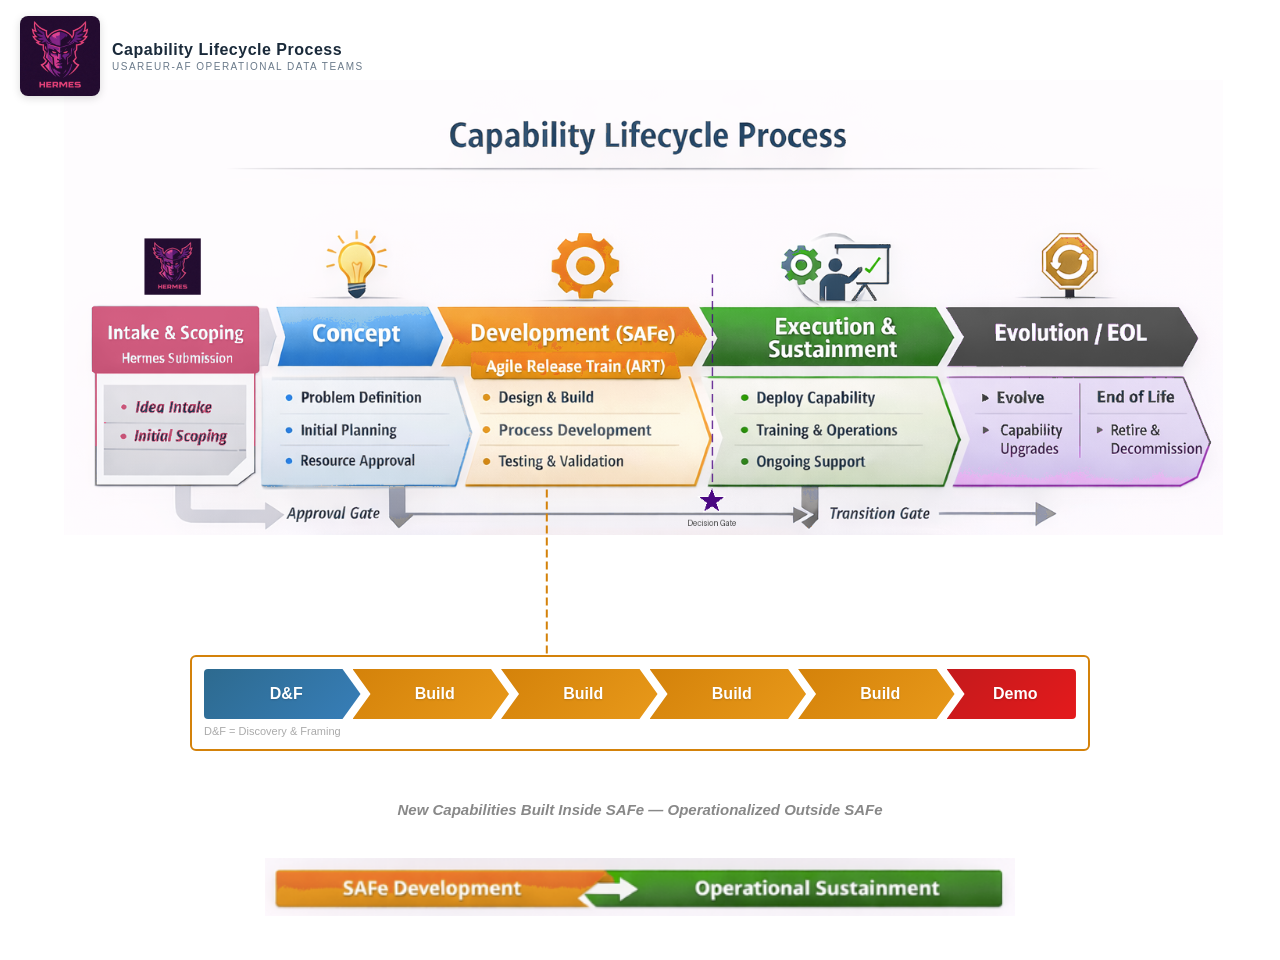
==== docs/capability_lifecycle_process.html @ 23ff13b6 "Initial GitHub Pages deploy — CLC static site" ====
<!DOCTYPE html>
<html lang="en">
<head>
<meta charset="UTF-8">
<meta name="viewport" content="width=device-width, initial-scale=1.0">
<title>Capability Lifecycle Process — USAREUR-AF ODT</title>
<style>
  * { box-sizing: border-box; margin: 0; padding: 0; }
  body {
    background: #fff;
    font-family: 'Segoe UI', 'Helvetica Neue', Arial, sans-serif;
    min-height: 100vh;
  }

  .back-link {
    position: fixed; top: 16px; left: 20px;
    z-index: 10;
    text-decoration: none;
    display: flex; align-items: center; gap: 12px;
  }
  .back-link img {
    width: 80px; height: auto;
    border-radius: 8px;
    box-shadow: 0 2px 8px rgba(0,0,0,0.15);
  }
  .back-link .crest-text h1 {
    font-size: 16px; font-weight: 700;
    color: #1a2a3a; letter-spacing: 0.5px; line-height: 1.2;
  }
  .back-link .crest-text .subtitle {
    font-size: 10px; color: #6a7a8a;
    letter-spacing: 1.5px; text-transform: uppercase; margin-top: 2px;
  }
  .back-link:hover img { box-shadow: 0 3px 12px rgba(0,0,0,0.25); }

  /* ── CONTENT ── */
  .canvas {
    display: flex;
    flex-direction: column;
    align-items: center;
    justify-content: flex-start;
    min-height: 100vh;
    padding: 80px 20px 40px;
    position: relative;
  }
  .graphic-frame {
    width: 100%;
    max-width: 1200px;
  }
  .graphic-frame img {
    max-width: 100%;
    display: block;
    margin: 0 auto;
  }

  /* ── SPRINT BAR SECTION ── */
  .sprint-section {
    max-width: 900px;
    width: 100%;
    margin-top: 120px;
  }
  .sprint-bar {
    display: flex;
    border-radius: 6px;
    overflow: visible;
    position: relative;
  }
  .sprint-seg {
    padding: 16px 20px 16px 28px;
    text-align: center;
    font-size: 16px;
    font-weight: 800;
    color: #fff;
    position: relative;
    display: flex;
    align-items: center;
    justify-content: center;
    text-shadow: 0 1px 2px rgba(0,0,0,0.15);
    clip-path: polygon(0 0, calc(100% - 18px) 0, 100% 50%, calc(100% - 18px) 100%, 0 100%, 18px 50%);
    margin-left: -8px;
  }
  .sprint-seg:first-child {
    clip-path: polygon(0 0, calc(100% - 18px) 0, 100% 50%, calc(100% - 18px) 100%, 0 100%);
    margin-left: 0;
    border-radius: 4px 0 0 4px;
  }
  .sprint-seg:last-child {
    clip-path: polygon(0 0, 100% 0, 100% 100%, 0 100%, 18px 50%);
    border-radius: 0 4px 4px 0;
  }

  .seg-df { background: linear-gradient(135deg, #2D6A8F, #377EB8); flex: 2; }
  .seg-build { background: linear-gradient(135deg, #d4820a, #e8991a); flex: 2; }
  .seg-demo { background: linear-gradient(135deg, #C41A1C, #E41A1C); flex: 1.5; }

  .sprint-note {
    text-align: center;
    font-size: 15px;
    font-weight: 600;
    font-style: italic;
    color: #888;
    margin-top: 10px;
  }
  .sprint-footnote {
    font-size: 11px;
    color: #aaa;
    margin-top: 6px;
  }

  /* ── BOTTOM BARS ── */
  .bottom-bars {
    display: flex;
    gap: 0;
    margin-top: 20px;
    max-width: 750px;
    width: 100%;
    margin-left: auto;
    margin-right: auto;
  }
  .bar-safe {
    flex: 3;
    background: linear-gradient(90deg, #c0392b, #e74c3c);
    color: #fff;
    font-size: 14px;
    font-weight: 700;
    text-align: center;
    padding: 10px 16px;
    border-radius: 6px 0 0 6px;
    position: relative;
    text-shadow: 0 1px 2px rgba(0,0,0,0.15);
  }
  .bar-safe::after {
    content: '';
    position: absolute;
    right: -14px;
    top: 50%;
    transform: translateY(-50%);
    width: 0; height: 0;
    border-top: 20px solid transparent;
    border-bottom: 20px solid transparent;
    border-left: 14px solid #e74c3c;
    z-index: 2;
  }
  .bar-ops {
    flex: 2;
    background: linear-gradient(90deg, #27ae60, #2ecc71);
    color: #fff;
    font-size: 14px;
    font-weight: 700;
    text-align: center;
    padding: 10px 16px;
    border-radius: 0 6px 6px 0;
    margin-left: 12px;
    text-shadow: 0 1px 2px rgba(0,0,0,0.15);
  }

  /* ── INSET ZOOM ── */
  .sprint-section {
    position: relative;
  }
  .zoom-dashed-box {
    border: 2px solid #d4820a;
    border-radius: 6px;
    padding: 12px;
    position: relative;
  }

  @media print {
    @page { size: landscape; margin: 0; }
    .back-link { display: none; }
  }
</style>
</head>
<body>

<a class="back-link" href="sdlc_overview.html" title="Back to Full Process Detail">
  <img src="HERMES_LOGO.jpg" alt="HERMES">
  <div class="crest-text">
    <h1>Capability Lifecycle Process</h1>
    <div class="subtitle">USAREUR-AF Operational Data Teams</div>
  </div>
</a>

<div class="canvas">
  <div class="graphic-frame">
    <img src="capability_lifecycle_process.png" alt="Capability Lifecycle Process — Intake &amp; Scoping, Concept, Development (SAFe), Execution &amp; Sustainment, Evolution / EOL">
  </div>

  <svg id="zoomLine" style="position:absolute;top:0;left:0;width:100%;height:100%;pointer-events:none;overflow:visible;z-index:10;"></svg>

  <div class="sprint-section">
    <div class="zoom-dashed-box">
    <div class="sprint-bar">
      <div class="sprint-seg seg-df">D&amp;F</div>
      <div class="sprint-seg seg-build">Build</div>
      <div class="sprint-seg seg-build">Build</div>
      <div class="sprint-seg seg-build">Build</div>
      <div class="sprint-seg seg-build">Build</div>
      <div class="sprint-seg seg-demo">Demo</div>
    </div>
    <div class="sprint-footnote">D&amp;F = Discovery &amp; Framing</div>
    </div><!-- /zoom-dashed-box -->
    <div class="sprint-note" style="margin-top:50px;">New Capabilities Built Inside SAFe &mdash; Operationalized Outside SAFe</div>

    <div style="margin-top:40px; text-align:center;">
      <img src="safe_ops_bars.png" alt="SAFe Development → Operational Sustainment" style="max-width:750px; width:100%;">
    </div>
  </div>
</div>


<script>
function drawZoomLine() {
  var svg = document.getElementById('zoomLine');
  var canvas = document.querySelector('.canvas');
  var img = document.querySelector('.graphic-frame img');
  var box = document.querySelector('.zoom-dashed-box');
  if (!svg || !canvas || !img || !box) return;

  svg.innerHTML = '';
  var canvasRect = canvas.getBoundingClientRect();
  var imgRect = img.getBoundingClientRect();
  var boxRect = box.getBoundingClientRect();

  // X: center of Development(SAFe) phase on PNG (~42% from left of image)
  var x = imgRect.left + imgRect.width * 0.42 - canvasRect.left;

  // Y start: bottom of the phase boxes (~93% down the PNG)
  var y1 = imgRect.top + imgRect.height * 0.90 - canvasRect.top;

  // Y end: top of the dashed box
  var y2 = boxRect.top - canvasRect.top;

  var line = document.createElementNS('http://www.w3.org/2000/svg', 'line');
  line.setAttribute('x1', x);
  line.setAttribute('y1', y1);
  line.setAttribute('x2', x);
  line.setAttribute('y2', y2);
  line.setAttribute('stroke', '#d4820a');
  line.setAttribute('stroke-width', '2');
  line.setAttribute('stroke-dasharray', '8,4');
  svg.appendChild(line);
}
window.addEventListener('load', function() { setTimeout(drawZoomLine, 300); });
window.addEventListener('resize', drawZoomLine);
</script>

</body>
</html>
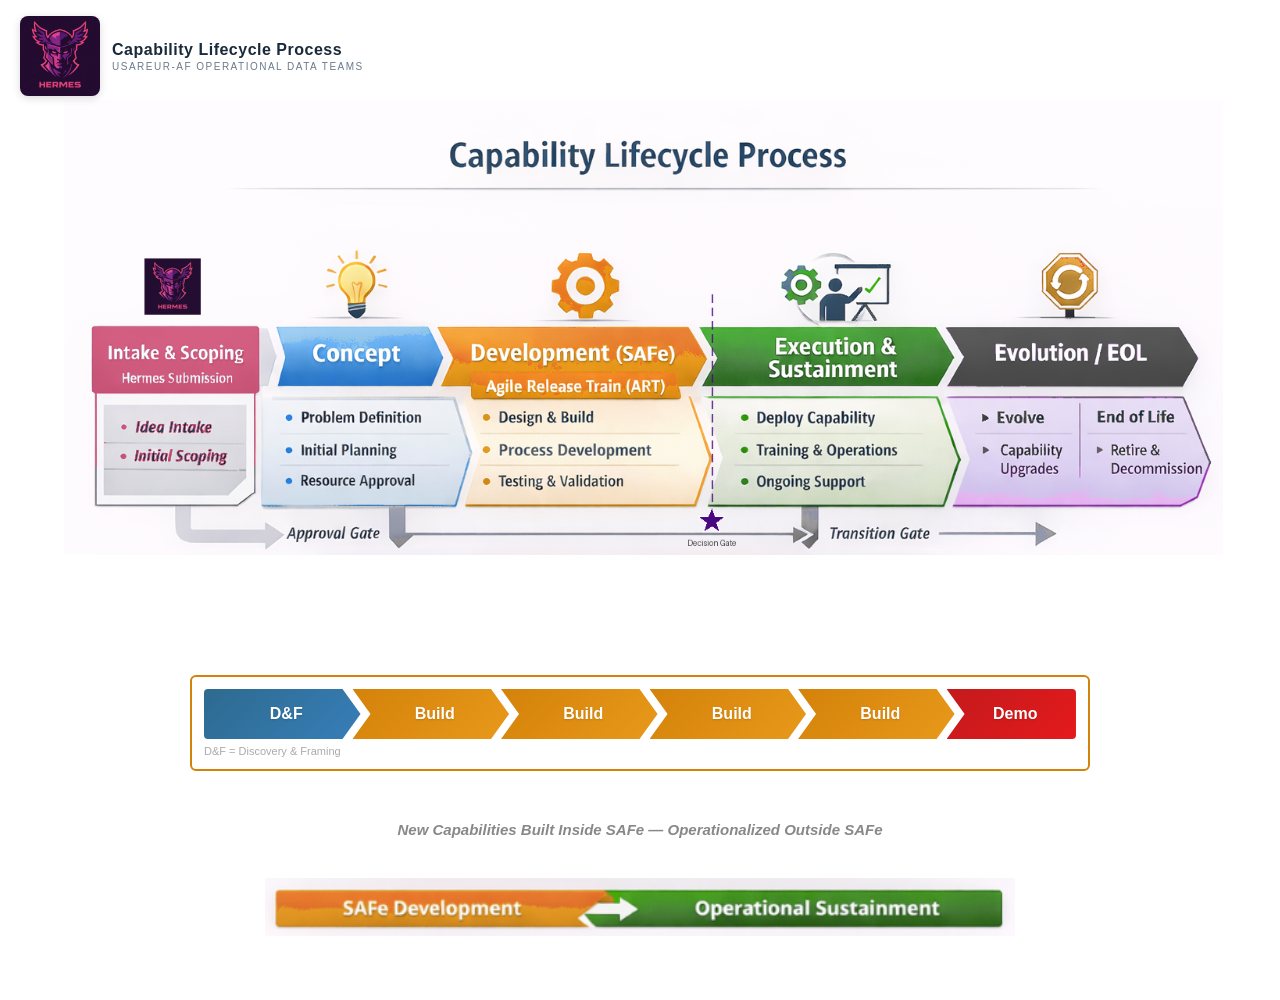
==== commit 3b1d0770: "Refactor: structure project, reorganize assets, extract css/js, add CI/CD pipeline" ====
--- a/docs/capability_lifecycle_process.html
+++ b/docs/capability_lifecycle_process.html
@@ -4,177 +4,12 @@
 <meta charset="UTF-8">
 <meta name="viewport" content="width=device-width, initial-scale=1.0">
 <title>Capability Lifecycle Process — USAREUR-AF ODT</title>
-<style>
-  * { box-sizing: border-box; margin: 0; padding: 0; }
-  body {
-    background: #fff;
-    font-family: 'Segoe UI', 'Helvetica Neue', Arial, sans-serif;
-    min-height: 100vh;
-  }
-
-  .back-link {
-    position: fixed; top: 16px; left: 20px;
-    z-index: 10;
-    text-decoration: none;
-    display: flex; align-items: center; gap: 12px;
-  }
-  .back-link img {
-    width: 80px; height: auto;
-    border-radius: 8px;
-    box-shadow: 0 2px 8px rgba(0,0,0,0.15);
-  }
-  .back-link .crest-text h1 {
-    font-size: 16px; font-weight: 700;
-    color: #1a2a3a; letter-spacing: 0.5px; line-height: 1.2;
-  }
-  .back-link .crest-text .subtitle {
-    font-size: 10px; color: #6a7a8a;
-    letter-spacing: 1.5px; text-transform: uppercase; margin-top: 2px;
-  }
-  .back-link:hover img { box-shadow: 0 3px 12px rgba(0,0,0,0.25); }
-
-  /* ── CONTENT ── */
-  .canvas {
-    display: flex;
-    flex-direction: column;
-    align-items: center;
-    justify-content: flex-start;
-    min-height: 100vh;
-    padding: 80px 20px 40px;
-    position: relative;
-  }
-  .graphic-frame {
-    width: 100%;
-    max-width: 1200px;
-  }
-  .graphic-frame img {
-    max-width: 100%;
-    display: block;
-    margin: 0 auto;
-  }
-
-  /* ── SPRINT BAR SECTION ── */
-  .sprint-section {
-    max-width: 900px;
-    width: 100%;
-    margin-top: 120px;
-  }
-  .sprint-bar {
-    display: flex;
-    border-radius: 6px;
-    overflow: visible;
-    position: relative;
-  }
-  .sprint-seg {
-    padding: 16px 20px 16px 28px;
-    text-align: center;
-    font-size: 16px;
-    font-weight: 800;
-    color: #fff;
-    position: relative;
-    display: flex;
-    align-items: center;
-    justify-content: center;
-    text-shadow: 0 1px 2px rgba(0,0,0,0.15);
-    clip-path: polygon(0 0, calc(100% - 18px) 0, 100% 50%, calc(100% - 18px) 100%, 0 100%, 18px 50%);
-    margin-left: -8px;
-  }
-  .sprint-seg:first-child {
-    clip-path: polygon(0 0, calc(100% - 18px) 0, 100% 50%, calc(100% - 18px) 100%, 0 100%);
-    margin-left: 0;
-    border-radius: 4px 0 0 4px;
-  }
-  .sprint-seg:last-child {
-    clip-path: polygon(0 0, 100% 0, 100% 100%, 0 100%, 18px 50%);
-    border-radius: 0 4px 4px 0;
-  }
-
-  .seg-df { background: linear-gradient(135deg, #2D6A8F, #377EB8); flex: 2; }
-  .seg-build { background: linear-gradient(135deg, #d4820a, #e8991a); flex: 2; }
-  .seg-demo { background: linear-gradient(135deg, #C41A1C, #E41A1C); flex: 1.5; }
-
-  .sprint-note {
-    text-align: center;
-    font-size: 15px;
-    font-weight: 600;
-    font-style: italic;
-    color: #888;
-    margin-top: 10px;
-  }
-  .sprint-footnote {
-    font-size: 11px;
-    color: #aaa;
-    margin-top: 6px;
-  }
-
-  /* ── BOTTOM BARS ── */
-  .bottom-bars {
-    display: flex;
-    gap: 0;
-    margin-top: 20px;
-    max-width: 750px;
-    width: 100%;
-    margin-left: auto;
-    margin-right: auto;
-  }
-  .bar-safe {
-    flex: 3;
-    background: linear-gradient(90deg, #c0392b, #e74c3c);
-    color: #fff;
-    font-size: 14px;
-    font-weight: 700;
-    text-align: center;
-    padding: 10px 16px;
-    border-radius: 6px 0 0 6px;
-    position: relative;
-    text-shadow: 0 1px 2px rgba(0,0,0,0.15);
-  }
-  .bar-safe::after {
-    content: '';
-    position: absolute;
-    right: -14px;
-    top: 50%;
-    transform: translateY(-50%);
-    width: 0; height: 0;
-    border-top: 20px solid transparent;
-    border-bottom: 20px solid transparent;
-    border-left: 14px solid #e74c3c;
-    z-index: 2;
-  }
-  .bar-ops {
-    flex: 2;
-    background: linear-gradient(90deg, #27ae60, #2ecc71);
-    color: #fff;
-    font-size: 14px;
-    font-weight: 700;
-    text-align: center;
-    padding: 10px 16px;
-    border-radius: 0 6px 6px 0;
-    margin-left: 12px;
-    text-shadow: 0 1px 2px rgba(0,0,0,0.15);
-  }
-
-  /* ── INSET ZOOM ── */
-  .sprint-section {
-    position: relative;
-  }
-  .zoom-dashed-box {
-    border: 2px solid #d4820a;
-    border-radius: 6px;
-    padding: 12px;
-    position: relative;
-  }
-
-  @media print {
-    @page { size: landscape; margin: 0; }
-    .back-link { display: none; }
-  }
-</style>
+<link rel="stylesheet" href="styles.css">
 </head>
 <body>
 
-<a class="back-link" href="sdlc_overview.html" title="Back to Full Process Detail">
-  <img src="HERMES_LOGO.jpg" alt="HERMES">
+<a class="back-link" href="index.html" title="Back to Full Process Detail">
+  <img src="assets/HERMES_LOGO.jpg" alt="HERMES">
   <div class="crest-text">
     <h1>Capability Lifecycle Process</h1>
     <div class="subtitle">USAREUR-AF Operational Data Teams</div>
@@ -183,7 +18,7 @@
 
 <div class="canvas">
   <div class="graphic-frame">
-    <img src="capability_lifecycle_process.png" alt="Capability Lifecycle Process — Intake &amp; Scoping, Concept, Development (SAFe), Execution &amp; Sustainment, Evolution / EOL">
+    <img src="assets/capability_lifecycle_process.png" alt="Capability Lifecycle Process — Intake &amp; Scoping, Concept, Development (SAFe), Execution &amp; Sustainment, Evolution / EOL">
   </div>
 
   <svg id="zoomLine" style="position:absolute;top:0;left:0;width:100%;height:100%;pointer-events:none;overflow:visible;z-index:10;"></svg>
@@ -203,47 +38,14 @@
     <div class="sprint-note" style="margin-top:50px;">New Capabilities Built Inside SAFe &mdash; Operationalized Outside SAFe</div>
 
     <div style="margin-top:40px; text-align:center;">
-      <img src="safe_ops_bars.png" alt="SAFe Development → Operational Sustainment" style="max-width:750px; width:100%;">
+      <img src="assets/safe_ops_bars.png" alt="SAFe Development → Operational Sustainment" style="max-width:750px; width:100%;">
     </div>
   </div>
 </div>
 
 
-<script>
-function drawZoomLine() {
-  var svg = document.getElementById('zoomLine');
-  var canvas = document.querySelector('.canvas');
-  var img = document.querySelector('.graphic-frame img');
-  var box = document.querySelector('.zoom-dashed-box');
-  if (!svg || !canvas || !img || !box) return;
 
-  svg.innerHTML = '';
-  var canvasRect = canvas.getBoundingClientRect();
-  var imgRect = img.getBoundingClientRect();
-  var boxRect = box.getBoundingClientRect();
 
-  // X: center of Development(SAFe) phase on PNG (~42% from left of image)
-  var x = imgRect.left + imgRect.width * 0.42 - canvasRect.left;
-
-  // Y start: bottom of the phase boxes (~93% down the PNG)
-  var y1 = imgRect.top + imgRect.height * 0.90 - canvasRect.top;
-
-  // Y end: top of the dashed box
-  var y2 = boxRect.top - canvasRect.top;
-
-  var line = document.createElementNS('http://www.w3.org/2000/svg', 'line');
-  line.setAttribute('x1', x);
-  line.setAttribute('y1', y1);
-  line.setAttribute('x2', x);
-  line.setAttribute('y2', y2);
-  line.setAttribute('stroke', '#d4820a');
-  line.setAttribute('stroke-width', '2');
-  line.setAttribute('stroke-dasharray', '8,4');
-  svg.appendChild(line);
-}
-window.addEventListener('load', function() { setTimeout(drawZoomLine, 300); });
-window.addEventListener('resize', drawZoomLine);
-</script>
-
+  <script src="main.js"></script>
 </body>
 </html>
--- a/docs/styles.css
+++ b/docs/styles.css
@@ -0,0 +1,1379 @@
+
+  * { box-sizing: border-box; margin: 0; padding: 0; }
+  body {
+    background: #f4f5f7;
+    font-family: 'Segoe UI', 'Helvetica Neue', Arial, sans-serif;
+    display: flex;
+    flex-direction: column;
+    align-items: center;
+    min-height: 100vh;
+    padding: 20px 0;
+    position: relative;
+  }
+
+  /* Unit crest */
+  .unit-crest {
+    position: absolute;
+    top: 16px; left: 20px;
+    display: flex; align-items: center; gap: 12px;
+    z-index: 10;
+  }
+  .unit-crest img {
+    width: 80px; height: auto;
+    border-radius: 8px;
+    box-shadow: 0 2px 8px rgba(0,0,0,0.15);
+  }
+  .unit-crest .crest-text h1 {
+    font-size: 16px; font-weight: 700;
+    color: #1a2a3a; letter-spacing: 0.5px; line-height: 1.2;
+  }
+  .unit-crest .crest-text .subtitle {
+    font-size: 10px; color: #6a7a8a;
+    letter-spacing: 1.5px; text-transform: uppercase; margin-top: 2px;
+  }
+
+  .main-content {
+    display: flex; flex-direction: column;
+    align-items: center;
+    min-height: 100vh;
+    justify-content: flex-start;
+    padding: 18px 0 0;
+  }
+
+  /* Pipeline row */
+  .pipeline {
+    display: flex;
+    align-items: flex-start;
+    gap: 0;
+  }
+
+  .step {
+    display: flex; flex-direction: column;
+    align-items: center; position: relative;
+    width: 170px;
+  }
+
+  .circle-wrap {
+    width: 150px; height: 150px;
+    border-radius: 50%; padding: 6px;
+    position: relative;
+  }
+  .circle-wrap::before {
+    content: ''; position: absolute; inset: 0;
+    border-radius: 50%;
+    border: 3px solid transparent;
+    border-top-color: currentColor;
+    border-right-color: currentColor;
+    opacity: 0.35;
+  }
+  .circle {
+    width: 100%; height: 100%;
+    border-radius: 50%;
+    display: flex; align-items: center;
+    justify-content: center; flex-direction: column;
+    color: #fff; text-align: center;
+    box-shadow: 0 4px 16px rgba(0,0,0,0.12);
+  }
+  .circle .icon { font-size: 34px; margin-bottom: 4px; line-height: 1; }
+  .circle .label { font-size: 14px; font-weight: 600; line-height: 1.25; padding: 0 12px; }
+
+  .step-desc {
+    margin-top: 12px; font-size: 15px; font-weight: 500;
+    color: #3a4a5a; text-align: center;
+    max-width: 160px; line-height: 1.4; min-height: 50px;
+  }
+
+  /* Connector arrow */
+  .connector {
+    width: 54px; height: 3px;
+    position: relative; margin: 75px -6px 0;
+    flex-shrink: 0; align-self: flex-start;
+  }
+  .connector::before {
+    content: ''; position: absolute;
+    top: 0; left: 0; right: 12px;
+    height: 3px; background: #b0bec5; border-radius: 2px;
+  }
+  .connector::after {
+    content: ''; position: absolute;
+    right: 0; top: -5px; width: 0; height: 0;
+    border-top: 6.5px solid transparent;
+    border-bottom: 6.5px solid transparent;
+    border-left: 12px solid #b0bec5;
+  }
+
+  /* Greyed-out steps */
+  .not-yet .circle-wrap { opacity: 0.55; }
+  .not-yet .step-desc { opacity: 0.6; }
+  .not-yet-badge {
+    font-size: 9px; font-weight: 700;
+    letter-spacing: 1.5px; text-transform: uppercase;
+    color: #999; background: #eee;
+    border: 1px solid #ddd; border-radius: 3px;
+    padding: 2px 8px; margin-top: 4px;
+  }
+
+  /* Partially active steps — half faded, half full color */
+  .partial .circle-wrap { opacity: 1; }
+  .partial .circle {
+    background: linear-gradient(135deg, #377EB8 0%, #377EB8 50%, rgba(55,126,184,0.45) 50%, rgba(55,126,184,0.45) 100%) !important;
+  }
+  .partial .step-desc { opacity: 0.8; }
+  .partial-badge {
+    font-size: 9px; font-weight: 700;
+    letter-spacing: 1.5px; text-transform: uppercase;
+    color: #777; background: #f0f0f0;
+    border: 1px solid #ccc; border-radius: 3px;
+    padding: 2px 8px; margin-top: 4px;
+  }
+
+  /* HERMES step colors */
+  .p-submit .circle   { background: linear-gradient(135deg, #3D8F4A, #4DAF4A); }
+  .p-submit .circle-wrap { color: #4DAF4A; }
+  .p-scope .circle    { background: linear-gradient(135deg, #8A6020, #A65628); }
+  .p-scope .circle-wrap { color: #A65628; }
+  .p-priority .circle { background: linear-gradient(135deg, #2A0845, #3C1361); }
+  .p-priority .circle-wrap { color: #3C1361; }
+  .p-execute .circle  { background: linear-gradient(135deg, #C41A1C, #E41A1C); }
+  .p-execute .circle-wrap { color: #E41A1C; }
+  .p-scale .circle    { background: linear-gradient(135deg, #D570A8, #F781BF); }
+  .p-scale .circle-wrap { color: #F781BF; }
+
+  /* Capability Lifecycle step colors — matched to downloaded graphic */
+  .s-intake .circle   { background: linear-gradient(135deg, #c44a70, #e8668a); }
+  .s-intake .circle-wrap { color: #e8668a; }
+  .s-concept .circle  { background: linear-gradient(135deg, #2D6A8F, #377EB8); }
+  .s-concept .circle-wrap { color: #377EB8; }
+  .s-dev .circle      { background: linear-gradient(135deg, #d4820a, #e8991a); }
+  .s-dev .circle-wrap { color: #e8991a; }
+  .s-execsust .circle { background: linear-gradient(135deg, #2a7a2a, #3a9a3a); }
+  .s-execsust .circle-wrap { color: #3a9a3a; }
+  .s-eol .circle      { background: linear-gradient(135deg, #3a3a3a, #555); }
+  .s-eol .circle-wrap { color: #555; }
+
+  /* Section labels */
+  .section-label {
+    font-size: 14px; font-weight: 700;
+    letter-spacing: 2px; text-transform: uppercase;
+    margin-bottom: 14px; padding: 6px 20px;
+    border-radius: 12px;
+  }
+  .section-label.hermes { color: #2471a3; background: #e8f0f8; }
+  .section-label.sdlc { color: #1C4478; background: #e0e8f8; }
+  .section-label.psb-label { color: #8A6020; background: #fef3e0; }
+
+  .row {
+    display: flex; flex-direction: column;
+    align-items: center; margin-bottom: 6px;
+  }
+
+  /* Decision gate diamond between lifecycle phases */
+  .decision-gate {
+    display: flex; flex-direction: column;
+    align-items: center; justify-content: center;
+    width: 60px; align-self: center;
+    margin: 0 -6px;
+    position: relative;
+    padding-top: 20px;
+  }
+  .decision-gate .gate-diamond {
+    width: 28px; height: 28px;
+    background: #c0392b;
+    transform: rotate(45deg);
+    border: 2px solid #fff;
+    box-shadow: 0 2px 8px rgba(0,0,0,0.2);
+  }
+  .decision-gate .gate-label {
+    font-size: 9px; font-weight: 700;
+    color: #c0392b; text-align: center;
+    margin-top: 8px; line-height: 1.3;
+    letter-spacing: 0.3px;
+    max-width: 90px;
+  }
+
+  /* HERMES logo badge on a lifecycle step */
+  .step .hermes-badge {
+    position: absolute;
+    top: -28px; left: 50%;
+    transform: translateX(-50%);
+    z-index: 5;
+  }
+  .step .hermes-badge img {
+    width: 36px; height: auto;
+    border-radius: 4px;
+    box-shadow: 0 1px 4px rgba(0,0,0,0.15);
+  }
+
+  /* Hackathon inject annotation */
+  .hackathon-inject {
+    position: absolute;
+    bottom: -38px;
+    left: 35%;
+    transform: translateX(-50%);
+    display: flex; align-items: center; gap: 4px;
+    z-index: 5;
+  }
+  .hackathon-inject .inject-arrow {
+    font-size: 14px; color: #2ecc71; line-height: 1;
+  }
+  .hackathon-inject .inject-label {
+    font-size: 9px; font-weight: 700;
+    color: #2ecc71; background: #e8f8f0;
+    border: 1px dashed #2ecc71;
+    padding: 2px 6px; border-radius: 3px;
+    white-space: nowrap; letter-spacing: 0.3px;
+  }
+
+  /* AAR marker dots on sprint bar */
+  .aar-marker {
+    position: absolute;
+    top: -22px;
+    display: flex; flex-direction: column;
+    align-items: center; z-index: 5;
+  }
+  .aar-marker .aar-dot {
+    width: 8px; height: 8px;
+    background: #e74c3c; border-radius: 50%;
+  }
+  .aar-marker .aar-label {
+    font-size: 8px; font-weight: 700;
+    color: #e74c3c; margin-top: 1px;
+  }
+
+  /* Working days note */
+  .working-days-note {
+    text-align: center;
+    font-size: 17px; font-weight: 700;
+    color: #555;
+    margin-top: 4px;
+    font-style: italic;
+  }
+  .working-days-note strong { color: #222; }
+  .cycles-note {
+    text-align: center;
+    font-size: 16px; font-weight: 700;
+    color: #2A0845;
+    margin-top: 4px;
+    margin-bottom: 0;
+  }
+
+  /* ── PSB / D-DAY SECTION ── */
+  .psb-section {
+    width: 100vw;
+    max-width: 100vw;
+    margin-top: 4px;
+    padding: 0 20px;
+  }
+
+  /* D-Day timeline */
+  .d-node {
+    text-align: center;
+    position: relative; padding-top: 26px;
+  }
+  /* Dot only — no pseudo-element line */
+  .d-node::after {
+    content: ''; position: absolute;
+    top: 6px; left: 50%;
+    width: 14px; height: 14px;
+    border-radius: 50%; background: #3a4a5a;
+    transform: translateX(-50%); z-index: 2;
+  }
+  .d-node.minor::after { width: 10px; height: 10px; top: 8px; background: #aaa; }
+  .d-node.psb-node::after { width: 18px; height: 18px; top: 4px; background: #2A0845; }
+
+  .d-day-label {
+    font-size: 14px; font-weight: 800;
+    color: #1a2a3a; margin-bottom: 3px;
+  }
+  .d-node.minor .d-day-label { font-size: 12px; color: #888; }
+  .d-node.psb-node .d-day-label { color: #2A0845; }
+  .d-desc {
+    font-size: 12px; color: #666; line-height: 1.4; padding: 0 4px;
+  }
+
+  /* Sprint bar — colors derived from existing palette */
+  .sprint-bar {
+    display: flex; border-radius: 10px;
+    overflow: hidden; margin-bottom: 6px;
+    position: relative;
+  }
+  .sprint-block {
+    flex: 1; padding: 14px 8px; text-align: center;
+    font-size: 14px; font-weight: 700;
+    color: #fff; line-height: 1.3;
+  }
+  .sprint-block .sp-sub {
+    display: block; font-size: 10px;
+    font-weight: 400; opacity: 0.75; margin-top: 2px;
+  }
+  /* Sprint bar colors — derived from lifecycle phase palette */
+  .sb1 { background: linear-gradient(135deg, #2D6A8F, #377EB8); }
+  .sb-dev { background: linear-gradient(135deg, #d4820a, #e8991a); }
+  .sb4 { background: linear-gradient(135deg, #C41A1C, #E41A1C); }
+
+  /* Midpoint diamond on the sprint bar */
+  .sprint-bar .midpoint-diamond {
+    position: absolute;
+    top: -16px; left: 44.4%;
+    transform: translateX(-50%);
+    z-index: 5;
+  }
+  .midpoint-diamond .diamond {
+    width: 24px; height: 24px;
+    background: #2A0845;
+    transform: rotate(45deg);
+    margin: 0 auto;
+    border: 3px solid #fff;
+    box-shadow: 0 2px 8px rgba(0,0,0,0.35);
+  }
+  .midpoint-diamond .md-label {
+    font-size: 11px; font-weight: 700;
+    color: #2A0845; white-space: nowrap;
+    margin-top: 6px; text-align: center;
+    letter-spacing: 0.5px;
+  }
+
+  .midpoint-footer {
+    text-align: center; font-size: 11px;
+    font-weight: 600; color: #2A0845; margin-top: 2px; margin-bottom: 4px;
+  }
+
+  /* D-Day full timeline — single continuous line */
+  .d-timeline-full {
+    display: flex;
+    align-items: flex-start;
+    gap: 0;
+    width: 100%;
+    position: relative;
+  }
+  /* Continuous horizontal line behind everything */
+  .d-timeline-full::before {
+    content: '';
+    position: absolute;
+    top: 13px;
+    left: 65px;  /* center of first node */
+    right: 60px; /* center of last node */
+    height: 3px;
+    background: #d0d0d0;
+    z-index: 0;
+  }
+  .d-left-nodes {
+    display: flex;
+    align-items: flex-start;
+    flex-shrink: 0;
+  }
+  .d-left-nodes .d-node { width: 115px; }
+  .d-right-nodes {
+    display: flex;
+    align-items: flex-start;
+    flex-shrink: 0;
+  }
+  .d-right-nodes .d-node { width: 105px; }
+
+  .d-sprint-zone {
+    flex: 1;
+    padding-top: 0;
+    margin-top: -2px;
+  }
+
+  /* ── CONSIDERATIONS SECTION ── */
+  .considerations {
+    max-width: 1100px;
+    width: 100%;
+    margin-top: 40px;
+    padding: 0 20px;
+  }
+  .consider-divider {
+    width: 100%; height: 1px;
+    background: #ddd; margin-bottom: 24px;
+  }
+  .consider-grid {
+    display: grid;
+    grid-template-columns: 1fr 1fr;
+    gap: 28px;
+  }
+  .consider-col h3 {
+    font-size: 13px; font-weight: 700;
+    color: #1a2a3a; margin-bottom: 8px; margin-top: 18px;
+  }
+  .consider-col h3:first-child { margin-top: 0; }
+  .consider-col ul { padding-left: 20px; }
+  .consider-col li {
+    font-size: 12px; color: #555; line-height: 1.7;
+    padding: 2px 0;
+  }
+  .consider-col li strong { color: #1a2a3a; }
+  .consider-col li ul { margin-top: 2px; }
+
+  .tbd-section {
+    max-width: 1100px; width: 100%;
+    margin-top: 24px; padding: 0 20px 20px;
+  }
+  .tbd-section h3 {
+    font-size: 13px; font-weight: 700;
+    color: #1a2a3a; margin-bottom: 8px;
+    text-decoration: underline;
+  }
+  .tbd-section ul { padding-left: 20px; }
+  .tbd-section li {
+    font-size: 12px; color: #555; line-height: 1.7;
+  }
+
+  /* ── ONE-PAGER SECTIONS ── */
+  .onepager {
+    max-width: 1100px; width: 100%;
+    padding: 0 20px;
+    margin-top: 24px;
+  }
+  .onepager-divider {
+    width: 100%; height: 3px;
+    background: linear-gradient(90deg, transparent, #b0bec5, transparent);
+    margin-bottom: 24px;
+  }
+  .onepager-title {
+    font-size: 18px; font-weight: 800;
+    color: #1a2a3a; margin-bottom: 16px;
+    letter-spacing: -0.3px;
+  }
+  .onepager-grid {
+    display: grid;
+    grid-template-columns: 1fr 1fr;
+    gap: 20px 32px;
+    margin-bottom: 24px;
+  }
+  .onepager-grid h4 {
+    font-size: 13px; font-weight: 700;
+    color: #1a2a3a; margin-bottom: 6px;
+    text-transform: uppercase; letter-spacing: 1px;
+  }
+  .onepager-grid p {
+    font-size: 12px; color: #555;
+    line-height: 1.7;
+  }
+  .onepager-grid ul {
+    padding-left: 18px;
+  }
+  .onepager-grid li {
+    font-size: 12px; color: #555;
+    line-height: 1.7; padding: 1px 0;
+  }
+  .onepager-grid li strong { color: #1a2a3a; }
+
+  /* Acronym box — top-right */
+  .acronym-box {
+    position: absolute;
+    top: 16px; right: 20px;
+    font-size: 9px; color: #888;
+    line-height: 1.6;
+    text-align: right;
+    z-index: 10;
+  }
+  .acronym-box strong { color: #555; }
+  /* Fixed scroll-down nav button — bottom right */
+  .scroll-nav {
+    position: fixed;
+    bottom: 12px; right: 12px;
+    z-index: 100;
+    display: flex;
+    flex-direction: column;
+    align-items: center;
+    gap: 4px;
+    background: rgba(255,255,255,0.9);
+    border-radius: 8px;
+    padding: 6px;
+    backdrop-filter: blur(4px);
+  }
+  .scroll-nav button {
+    width: 44px; height: 44px;
+    border-radius: 50%;
+    border: 2px solid #1a2a3a;
+    background: #fff;
+    color: #1a2a3a;
+    font-size: 22px;
+    cursor: pointer;
+    box-shadow: 0 2px 10px rgba(0,0,0,0.18);
+    display: flex;
+    align-items: center;
+    justify-content: center;
+    transition: all 0.15s;
+    line-height: 1;
+  }
+  .scroll-nav button:hover {
+    background: #1a2a3a;
+    color: #fff;
+  }
+  .scroll-nav .scroll-label {
+    font-size: 9px;
+    font-weight: 600;
+    color: #888;
+    letter-spacing: 0.3px;
+    text-align: center;
+    max-width: 60px;
+    line-height: 1.2;
+  }
+  @media print { .scroll-nav { display: none; } }
+
+  .source-callout {
+    position: absolute;
+    top: auto; right: 20px;
+    font-size: 9px; color: #888;
+    line-height: 1.5;
+    text-align: right;
+    z-index: 10;
+    background: #fef3e0;
+    border: 1px solid #d4820a;
+    border-radius: 4px;
+    padding: 4px 10px;
+    max-width: 260px;
+    margin-top: 6px;
+  }
+  @media print {
+    body { padding: 0; margin: 0; }
+    @page { size: landscape; margin: 0.4in; }
+    body { padding: 0; }
+    #mappingSvg { display: none !important; }
+
+    /* Page 1: scale the whole graphic to fit landscape */
+    .main-content {
+      min-height: auto;
+      justify-content: center;
+      padding: 0;
+      height: 100vh;
+      transform: scale(0.82);
+      transform-origin: center center;
+    }
+    .step-desc { min-height: auto; }
+    .psb-section { padding: 0 10px; }
+
+    /* Page 2: ALL notes on one page */
+    .considerations {
+      page-break-before: always;
+      page-break-inside: avoid;
+      margin-top: 0;
+      padding: 16px 32px;
+      max-width: 100%;
+    }
+    .consider-divider { display: none; }
+    .consider-grid { gap: 10px 36px; }
+    .consider-col h3 { font-size: 12px; margin-top: 10px; margin-bottom: 4px; }
+    .consider-col h3:first-child { margin-top: 0; }
+    .consider-col li { font-size: 10px; line-height: 1.5; padding: 1px 0; }
+    .consider-col ul { padding-left: 16px; }
+    .tbd-section {
+      max-width: 100%;
+      margin-top: 10px;
+      padding: 0 32px 10px;
+      page-break-before: avoid;
+      page-break-inside: avoid;
+    }
+    .tbd-section h3 { font-size: 12px; margin-bottom: 4px; }
+    .tbd-section li { font-size: 10px; line-height: 1.5; }
+    .tbd-section ul { padding-left: 16px; }
+    .tbd-section + .tbd-section { margin-top: 8px; }
+
+    /* Pages 3-4: one-pagers fill the page */
+    .onepager {
+      page-break-before: always;
+      page-break-inside: avoid;
+      max-width: 100%;
+      padding: 24px 32px;
+    }
+    .onepager-divider { display: none; }
+    .onepager-title { font-size: 22px; margin-bottom: 20px; }
+    .onepager-grid {
+      gap: 20px 40px;
+      grid-template-columns: 1fr 1fr;
+    }
+    .onepager-grid h4 { font-size: 14px; margin-bottom: 6px; }
+    .onepager-grid p { font-size: 12px; line-height: 1.7; }
+    .onepager-grid li { font-size: 12px; line-height: 1.7; }
+  }
+
+  /* ── ORG WIRE DIAGRAM ── */
+  .org-wire {
+    display: flex;
+    flex-direction: column;
+    align-items: center;
+    gap: 0;
+    margin: 16px 0;
+    position: relative;
+  }
+  .org-wire-level {
+    display: flex;
+    justify-content: center;
+    gap: 24px;
+    position: relative;
+  }
+  .org-wire-box {
+    border: 2.5px solid #1a2a3a;
+    border-radius: 8px;
+    padding: 16px 26px;
+    text-align: center;
+    min-width: 190px;
+    background: #fff;
+    position: relative;
+  }
+  .org-wire-box.top-level {
+    background: #1a2a3a;
+    color: #fff;
+  }
+  .org-wire-box .owb-title {
+    font-size: 18px; font-weight: 700;
+    margin-bottom: 4px;
+  }
+  .org-wire-box .owb-sub {
+    font-size: 12px; color: #888;
+    line-height: 1.4;
+  }
+  .org-wire-box.top-level .owb-sub { color: rgba(255,255,255,0.7); }
+  .org-wire-box .owb-items {
+    font-size: 14px; color: #555;
+    line-height: 1.7; margin-top: 8px;
+    text-align: left;
+  }
+  .org-wire-box .owb-items li {
+    padding: 3px 0;
+  }
+  .org-wire-connector {
+    width: 2.5px; height: 28px;
+    background: #1a2a3a;
+    align-self: flex-start; /* JS positions via left/transform */
+  }
+  .org-wire-hline {
+    height: 2px;
+    background: #1a2a3a;
+    margin: 0 auto;
+    position: relative;
+  }
+  /* hline drawn by JS to match actual box positions */
+  .org-wire-level.has-hline {
+    align-self: flex-start; /* JS positions under DSD */
+  }
+  .org-wire-vdrop {
+    width: 2.5px; height: 22px;
+    background: #1a2a3a;
+  }
+  /* Stacked box — military org chart style (3 identical teams layered behind) */
+  .stacked-wrap {
+    position: relative;
+    margin-bottom: 10px;
+  }
+  .stacked-wrap .layer-back {
+    position: absolute;
+    top: 0; left: 0;
+    width: 100%; height: 100%;
+    border: 2px solid #d4820a;
+    border-radius: 6px;
+    background: #fff;
+  }
+  .stacked-wrap .layer-back:nth-child(1) {
+    transform: translate(10px, 10px);
+    opacity: 0.3;
+  }
+  .stacked-wrap .layer-back:nth-child(2) {
+    transform: translate(5px, 5px);
+    opacity: 0.6;
+  }
+  .stacked-wrap .org-wire-box {
+    position: relative;
+    z-index: 2;
+  }
+
+  /* Iterative cycle arrow — SVG drawn by JS */
+  .iterative-arrow-svg {
+    width: 100%;
+    height: 60px;
+    margin-top: 10px;
+    overflow: visible;
+  }
+
+  /* SAFe highlight bracket under lifecycle */
+  .safe-bracket {
+    display: flex;
+    align-items: center;
+    justify-content: center;
+    margin-top: 8px;
+    gap: 6px;
+  }
+  .safe-bracket .bracket-line {
+    height: 2px;
+    width: 60px;
+    background: #d4820a;
+  }
+  .safe-bracket .bracket-label {
+    font-size: 10px;
+    font-weight: 700;
+    letter-spacing: 1px;
+    text-transform: uppercase;
+    color: #d4820a;
+    background: #fef3e0;
+    border: 1px solid #d4820a;
+    border-radius: 3px;
+    padding: 2px 8px;
+    white-space: nowrap;
+  }
+
+  /* Direct support asterisk */
+  .direct-support { color: #c0392b; font-weight: 700; }
+
+  .org-tacon-note {
+    font-size: 11px; color: #c0392b;
+    font-style: italic; font-weight: 600;
+    text-align: center;
+    margin-top: 12px;
+    padding: 6px 12px;
+    border: 1px dashed #c0392b;
+    border-radius: 4px;
+    background: #fdf2f2;
+  }
+
+  /* ── SYNC MATRIX ── */
+  .sync-section {
+    max-width: 1100px;
+    width: 100%;
+    margin: 40px auto 0;
+    padding: 0 20px 40px;
+  }
+  .sync-divider {
+    width: 100%; height: 3px;
+    background: linear-gradient(90deg, transparent, #b0bec5, transparent);
+    margin-bottom: 24px;
+  }
+  .sync-title {
+    font-size: 18px; font-weight: 800;
+    color: #1a2a3a; margin-bottom: 4px;
+    letter-spacing: -0.3px;
+  }
+  .sync-subtitle {
+    font-size: 12px; color: #6a7a8a;
+    margin-bottom: 16px;
+  }
+  .sync-table {
+    width: 100%;
+    border-collapse: collapse;
+    font-size: 12px;
+    line-height: 1.5;
+  }
+  .sync-table th, .sync-table td {
+    padding: 8px 10px;
+    border: 1px solid #ddd;
+    vertical-align: top;
+  }
+  .sync-table thead th {
+    background: #1a2a3a;
+    color: #fff;
+    font-size: 10px;
+    font-weight: 700;
+    letter-spacing: 0.5px;
+    text-transform: uppercase;
+    text-align: center;
+  }
+  .sync-table .col-role {
+    width: 13%;
+    font-weight: 700;
+    font-size: 11px;
+    color: #1a2a3a;
+    background: #f8f9fa;
+  }
+  .sync-table .phase-header {
+    text-align: center;
+    font-weight: 700;
+    font-size: 9px;
+    letter-spacing: 0.8px;
+    text-transform: uppercase;
+    color: #fff;
+    padding: 5px 6px;
+  }
+  .ph-psb    { background: #2A0845; }
+  .ph-scope  { background: #377EB8; }
+  .ph-dev    { background: #d4820a; }
+  .ph-demo   { background: #C41A1C; }
+  .sync-table td ul { padding-left: 14px; margin: 0; }
+  .sync-table td li { padding: 1px 0; font-size: 11px; }
+  .sync-table .tbd { color: #c0392b; font-weight: 600; font-style: italic; }
+  .sync-table .draft-note { color: #999; font-style: italic; font-size: 11px; }
+  .sync-legend {
+    margin-top: 12px;
+    font-size: 11px; color: #888;
+    display: flex; gap: 16px; flex-wrap: wrap;
+  }
+  .sync-legend span { display: inline-flex; align-items: center; gap: 4px; }
+  .sync-legend .swatch { width: 10px; height: 10px; border-radius: 2px; display: inline-block; }
+
+  /* ── IMPLEMENTATION GUIDE ── */
+  .impl-guide {
+    max-width: 1100px; width: 100%;
+    padding: 0 20px 40px;
+    margin-top: 24px;
+  }
+  .impl-divider {
+    width: 100%; height: 3px;
+    background: linear-gradient(90deg, transparent, #c0392b, transparent);
+    margin-bottom: 24px;
+  }
+  .impl-title {
+    font-size: 18px; font-weight: 800;
+    color: #1a2a3a; margin-bottom: 4px;
+    letter-spacing: -0.3px;
+  }
+  .impl-subtitle {
+    font-size: 12px; color: #6a7a8a;
+    margin-bottom: 20px;
+  }
+  .impl-section {
+    margin-bottom: 24px;
+  }
+  .impl-section h3 {
+    font-size: 13px; font-weight: 700;
+    color: #1a2a3a; margin-bottom: 6px;
+    text-transform: uppercase; letter-spacing: 1px;
+    border-bottom: 2px solid #ddd; padding-bottom: 4px;
+  }
+  .impl-table {
+    width: 100%;
+    border-collapse: collapse;
+    font-size: 12px;
+    line-height: 1.5;
+    margin-bottom: 8px;
+  }
+  .impl-table th {
+    background: #f0f0f0;
+    font-size: 10px; font-weight: 700;
+    text-transform: uppercase; letter-spacing: 0.5px;
+    color: #1a2a3a;
+    padding: 6px 10px;
+    border: 1px solid #ddd;
+    text-align: left;
+  }
+  .impl-table td {
+    padding: 6px 10px;
+    border: 1px solid #ddd;
+    vertical-align: top;
+  }
+  .impl-table td:first-child { font-weight: 600; width: 28%; }
+  .impl-table ul { padding-left: 14px; margin: 0; }
+  .impl-table li { padding: 1px 0; }
+  .impl-note {
+    font-size: 11px; color: #888; font-style: italic;
+    margin-top: 4px;
+  }
+
+  /* Toggle buttons */
+  .impl-toggle {
+    display: flex; gap: 0;
+    margin-bottom: 20px;
+    border-radius: 6px;
+    overflow: hidden;
+    border: 2px solid #1a2a3a;
+    width: fit-content;
+  }
+  .impl-toggle button {
+    padding: 8px 20px;
+    font-size: 12px; font-weight: 700;
+    letter-spacing: 0.5px;
+    text-transform: uppercase;
+    border: none;
+    cursor: pointer;
+    background: #fff;
+    color: #1a2a3a;
+    transition: all 0.15s;
+  }
+  .impl-toggle button.active {
+    background: #1a2a3a;
+    color: #fff;
+  }
+  .impl-view { display: none; }
+  .impl-view.active { display: block; }
+
+  /* Role cards */
+  .role-card {
+    border: 1px solid #ddd;
+    border-radius: 8px;
+    margin-bottom: 16px;
+    overflow: hidden;
+  }
+  .role-card-header {
+    padding: 10px 16px;
+    font-size: 14px; font-weight: 700;
+    color: #fff;
+    background: #1a2a3a;
+    display: flex; justify-content: space-between; align-items: center;
+  }
+  .role-card-header .role-tag {
+    font-size: 9px; font-weight: 600;
+    letter-spacing: 1px; text-transform: uppercase;
+    background: rgba(255,255,255,0.2);
+    padding: 2px 8px; border-radius: 3px;
+  }
+  .role-card-body {
+    padding: 12px 16px;
+  }
+  .role-phase {
+    margin-bottom: 10px;
+  }
+  .role-phase:last-child { margin-bottom: 0; }
+  .role-phase-label {
+    font-size: 10px; font-weight: 700;
+    text-transform: uppercase; letter-spacing: 0.8px;
+    color: #fff;
+    padding: 3px 8px;
+    border-radius: 3px;
+    display: inline-block;
+    margin-bottom: 4px;
+  }
+  .role-phase ul {
+    padding-left: 16px; margin: 0;
+  }
+  .role-phase li {
+    font-size: 12px; line-height: 1.6;
+    color: #333;
+  }
+  .role-phase li strong { color: #1a2a3a; }
+  .role-standing {
+    margin-top: 8px;
+    padding: 8px 12px;
+    background: #f8f9fa;
+    border-left: 3px solid #1a2a3a;
+    font-size: 11px; color: #555;
+    line-height: 1.6;
+  }
+  .role-standing strong { color: #1a2a3a; }
+
+  @media print {
+    .sync-section { page-break-before: always; margin-top: 0; padding-top: 16px; }
+    .sync-divider { display: none; }
+    .impl-guide { page-break-before: always; }
+    .impl-divider { display: none; }
+  }
+
+  /* ── ALTERNATE VISUALIZATION ── */
+  .org-view-toggle {
+    display: inline-flex; gap: 0;
+    border-radius: 6px; overflow: hidden;
+    border: 2px solid #1a2a3a;
+    margin-left: 16px;
+    vertical-align: middle;
+  }
+  .org-view-toggle button {
+    padding: 6px 16px;
+    font-size: 11px; font-weight: 700;
+    letter-spacing: 0.5px; text-transform: uppercase;
+    border: none; cursor: pointer;
+    background: #fff; color: #1a2a3a;
+    transition: all 0.15s;
+  }
+  .org-view-toggle button.active {
+    background: #1a2a3a; color: #fff;
+  }
+  .alt-view { display: none; }
+  .alt-view.active { display: block; }
+  .org-default { display: block; }
+  .org-default.hidden { display: none; }
+
+  /* Force structure card */
+  .fs-card {
+    border: 2px solid #1a2a3a;
+    border-radius: 10px;
+    overflow: hidden;
+    max-width: 800px;
+    margin: 0 auto 24px;
+  }
+  .fs-card-header {
+    background: #1a2a3a;
+    color: #fff;
+    padding: 12px 20px;
+    display: flex;
+    justify-content: space-between;
+    align-items: center;
+  }
+  .fs-card-header h3 {
+    font-size: 16px; font-weight: 800;
+    letter-spacing: 0.5px;
+  }
+  .fs-card-header .fs-pax {
+    font-size: 13px; font-weight: 600;
+    background: rgba(255,255,255,0.15);
+    padding: 4px 12px; border-radius: 4px;
+  }
+  .fs-segments {
+    display: flex;
+    height: 8px;
+  }
+  .fs-segments .seg { flex: 1; }
+  .fs-segments .seg-lead { background: #2A0845; }
+  .fs-segments .seg-data { background: #377EB8; }
+  .fs-segments .seg-integ { background: #2a7a2a; }
+  .fs-segments .seg-cap { background: #d4820a; }
+
+  .fs-body {
+    padding: 16px 20px;
+  }
+  .fs-table {
+    width: 100%;
+    border-collapse: collapse;
+    font-size: 12px;
+    line-height: 1.5;
+  }
+  .fs-table th {
+    background: #f0f0f0;
+    font-size: 10px; font-weight: 700;
+    text-transform: uppercase; letter-spacing: 0.5px;
+    color: #1a2a3a;
+    padding: 5px 8px;
+    border: 1px solid #ddd;
+    text-align: left;
+  }
+  .fs-table td {
+    padding: 4px 8px;
+    border: 1px solid #ddd;
+    vertical-align: top;
+  }
+  .fs-table .section-row td {
+    background: #f8f9fa;
+    font-weight: 700;
+    font-size: 11px;
+    color: #1a2a3a;
+    border-top: 2px solid #ccc;
+  }
+  .fs-table .section-row .sec-color {
+    display: inline-block;
+    width: 10px; height: 10px;
+    border-radius: 2px;
+    margin-right: 6px;
+    vertical-align: middle;
+  }
+  .fs-tp {
+    margin-top: 12px;
+    padding: 10px 14px;
+    background: #f8f9fa;
+    border-left: 3px solid #1a2a3a;
+    font-size: 11px;
+    color: #555;
+    line-height: 1.6;
+  }
+  .fs-tp strong { color: #1a2a3a; }
+  .fs-equip {
+    margin-top: 8px;
+    font-size: 10px;
+    color: #888;
+    font-style: italic;
+  }
+
+  /* Ops process flow */
+  .ops-container {
+    display: flex;
+    gap: 24px;
+    margin-top: 20px;
+  }
+  .ops-flow {
+    flex: 3;
+    display: grid;
+    grid-template-columns: 1fr 1fr 1fr;
+    gap: 12px;
+  }
+  .ops-step {
+    border: 2px solid #ddd;
+    border-radius: 8px;
+    overflow: hidden;
+    position: relative;
+  }
+  .ops-step-header {
+    padding: 8px 12px;
+    color: #fff;
+    font-size: 12px;
+    font-weight: 700;
+    display: flex;
+    align-items: center;
+    gap: 8px;
+  }
+  .ops-step-num {
+    width: 24px; height: 24px;
+    border-radius: 50%;
+    background: rgba(255,255,255,0.25);
+    display: flex; align-items: center;
+    justify-content: center;
+    font-size: 13px; font-weight: 800;
+    flex-shrink: 0;
+  }
+  .ops-step-body {
+    padding: 8px 12px;
+    font-size: 11px;
+    color: #555;
+    line-height: 1.6;
+  }
+  .ops-step-body ul {
+    padding-left: 14px; margin: 0;
+  }
+  .ops-step-body li { padding: 1px 0; }
+  .ops-step-sub {
+    font-size: 9px;
+    color: #888;
+    font-style: italic;
+    padding: 0 12px 6px;
+  }
+
+  /* Step colors */
+  .ops-s1 .ops-step-header { background: #2D6A8F; }
+  .ops-s2 .ops-step-header { background: #377EB8; }
+  .ops-s3 .ops-step-header { background: #2A0845; }
+  .ops-s4 .ops-step-header { background: #d4820a; }
+  .ops-s5 .ops-step-header { background: #C41A1C; }
+  .ops-s6 .ops-step-header { background: #2a7a2a; }
+
+  /* Decision points */
+  .ops-dp-row {
+    display: flex;
+    justify-content: space-around;
+    margin: 8px 0;
+    flex: 3;
+  }
+  .ops-dp {
+    display: flex;
+    flex-direction: column;
+    align-items: center;
+    gap: 2px;
+  }
+  .ops-dp .dp-shape {
+    width: 16px; height: 16px;
+    background: #c0392b;
+    transform: rotate(45deg);
+    border: 2px solid #fff;
+    box-shadow: 0 1px 4px rgba(0,0,0,0.2);
+  }
+  .ops-dp .dp-text {
+    font-size: 9px;
+    font-weight: 700;
+    color: #c0392b;
+    text-align: center;
+    line-height: 1.2;
+    max-width: 70px;
+  }
+
+  /* Team composition sidebar */
+  .ops-sidebar {
+    flex: 1;
+    border: 2px solid #1a2a3a;
+    border-radius: 8px;
+    overflow: hidden;
+    align-self: flex-start;
+  }
+  .ops-sidebar-header {
+    background: #1a2a3a;
+    color: #fff;
+    padding: 10px 14px;
+    font-size: 13px;
+    font-weight: 700;
+    text-align: center;
+  }
+  .ops-sidebar-body {
+    padding: 12px 14px;
+  }
+  .ops-cell {
+    margin-bottom: 10px;
+    padding: 8px 10px;
+    border-radius: 6px;
+    border-left: 4px solid;
+  }
+  .ops-cell:last-child { margin-bottom: 0; }
+  .ops-cell-lead { border-color: #2A0845; background: rgba(42,8,69,0.04); }
+  .ops-cell-data { border-color: #377EB8; background: rgba(55,126,184,0.04); }
+  .ops-cell-integ { border-color: #2a7a2a; background: rgba(42,122,42,0.04); }
+  .ops-cell-cap { border-color: #d4820a; background: rgba(212,130,10,0.04); }
+  .ops-cell h5 {
+    font-size: 11px;
+    font-weight: 700;
+    color: #1a2a3a;
+    margin-bottom: 2px;
+  }
+  .ops-cell p {
+    font-size: 10px;
+    color: #555;
+    line-height: 1.5;
+    margin: 0;
+  }
+  .ops-cell .cell-tp {
+    font-size: 9px;
+    color: #888;
+    font-style: italic;
+    margin-top: 2px;
+  }
+
+  .ops-title {
+    font-size: 16px;
+    font-weight: 800;
+    color: #1a2a3a;
+    margin-bottom: 4px;
+  }
+  .ops-subtitle {
+    font-size: 11px;
+    color: #6a7a8a;
+    margin-bottom: 16px;
+    font-style: italic;
+  }
+
+/* styles from capability_lifecycle_process.html */
+
+  * { box-sizing: border-box; margin: 0; padding: 0; }
+  body {
+    background: #fff;
+    font-family: 'Segoe UI', 'Helvetica Neue', Arial, sans-serif;
+    min-height: 100vh;
+  }
+
+  .back-link {
+    position: fixed; top: 16px; left: 20px;
+    z-index: 10;
+    text-decoration: none;
+    display: flex; align-items: center; gap: 12px;
+  }
+  .back-link img {
+    width: 80px; height: auto;
+    border-radius: 8px;
+    box-shadow: 0 2px 8px rgba(0,0,0,0.15);
+  }
+  .back-link .crest-text h1 {
+    font-size: 16px; font-weight: 700;
+    color: #1a2a3a; letter-spacing: 0.5px; line-height: 1.2;
+  }
+  .back-link .crest-text .subtitle {
+    font-size: 10px; color: #6a7a8a;
+    letter-spacing: 1.5px; text-transform: uppercase; margin-top: 2px;
+  }
+  .back-link:hover img { box-shadow: 0 3px 12px rgba(0,0,0,0.25); }
+
+  /* ── CONTENT ── */
+  .canvas {
+    display: flex;
+    flex-direction: column;
+    align-items: center;
+    justify-content: flex-start;
+    min-height: 100vh;
+    padding: 80px 20px 40px;
+    position: relative;
+  }
+  .graphic-frame {
+    width: 100%;
+    max-width: 1200px;
+  }
+  .graphic-frame img {
+    max-width: 100%;
+    display: block;
+    margin: 0 auto;
+  }
+
+  /* ── SPRINT BAR SECTION ── */
+  .sprint-section {
+    max-width: 900px;
+    width: 100%;
+    margin-top: 120px;
+  }
+  .sprint-bar {
+    display: flex;
+    border-radius: 6px;
+    overflow: visible;
+    position: relative;
+  }
+  .sprint-seg {
+    padding: 16px 20px 16px 28px;
+    text-align: center;
+    font-size: 16px;
+    font-weight: 800;
+    color: #fff;
+    position: relative;
+    display: flex;
+    align-items: center;
+    justify-content: center;
+    text-shadow: 0 1px 2px rgba(0,0,0,0.15);
+    clip-path: polygon(0 0, calc(100% - 18px) 0, 100% 50%, calc(100% - 18px) 100%, 0 100%, 18px 50%);
+    margin-left: -8px;
+  }
+  .sprint-seg:first-child {
+    clip-path: polygon(0 0, calc(100% - 18px) 0, 100% 50%, calc(100% - 18px) 100%, 0 100%);
+    margin-left: 0;
+    border-radius: 4px 0 0 4px;
+  }
+  .sprint-seg:last-child {
+    clip-path: polygon(0 0, 100% 0, 100% 100%, 0 100%, 18px 50%);
+    border-radius: 0 4px 4px 0;
+  }
+
+  .seg-df { background: linear-gradient(135deg, #2D6A8F, #377EB8); flex: 2; }
+  .seg-build { background: linear-gradient(135deg, #d4820a, #e8991a); flex: 2; }
+  .seg-demo { background: linear-gradient(135deg, #C41A1C, #E41A1C); flex: 1.5; }
+
+  .sprint-note {
+    text-align: center;
+    font-size: 15px;
+    font-weight: 600;
+    font-style: italic;
+    color: #888;
+    margin-top: 10px;
+  }
+  .sprint-footnote {
+    font-size: 11px;
+    color: #aaa;
+    margin-top: 6px;
+  }
+
+  /* ── BOTTOM BARS ── */
+  .bottom-bars {
+    display: flex;
+    gap: 0;
+    margin-top: 20px;
+    max-width: 750px;
+    width: 100%;
+    margin-left: auto;
+    margin-right: auto;
+  }
+  .bar-safe {
+    flex: 3;
+    background: linear-gradient(90deg, #c0392b, #e74c3c);
+    color: #fff;
+    font-size: 14px;
+    font-weight: 700;
+    text-align: center;
+    padding: 10px 16px;
+    border-radius: 6px 0 0 6px;
+    position: relative;
+    text-shadow: 0 1px 2px rgba(0,0,0,0.15);
+  }
+  .bar-safe::after {
+    content: '';
+    position: absolute;
+    right: -14px;
+    top: 50%;
+    transform: translateY(-50%);
+    width: 0; height: 0;
+    border-top: 20px solid transparent;
+    border-bottom: 20px solid transparent;
+    border-left: 14px solid #e74c3c;
+    z-index: 2;
+  }
+  .bar-ops {
+    flex: 2;
+    background: linear-gradient(90deg, #27ae60, #2ecc71);
+    color: #fff;
+    font-size: 14px;
+    font-weight: 700;
+    text-align: center;
+    padding: 10px 16px;
+    border-radius: 0 6px 6px 0;
+    margin-left: 12px;
+    text-shadow: 0 1px 2px rgba(0,0,0,0.15);
+  }
+
+  /* ── INSET ZOOM ── */
+  .sprint-section {
+    position: relative;
+  }
+  .zoom-dashed-box {
+    border: 2px solid #d4820a;
+    border-radius: 6px;
+    padding: 12px;
+    position: relative;
+  }
+
+  @media print {
+    @page { size: landscape; margin: 0; }
+    .back-link { display: none; }
+  }
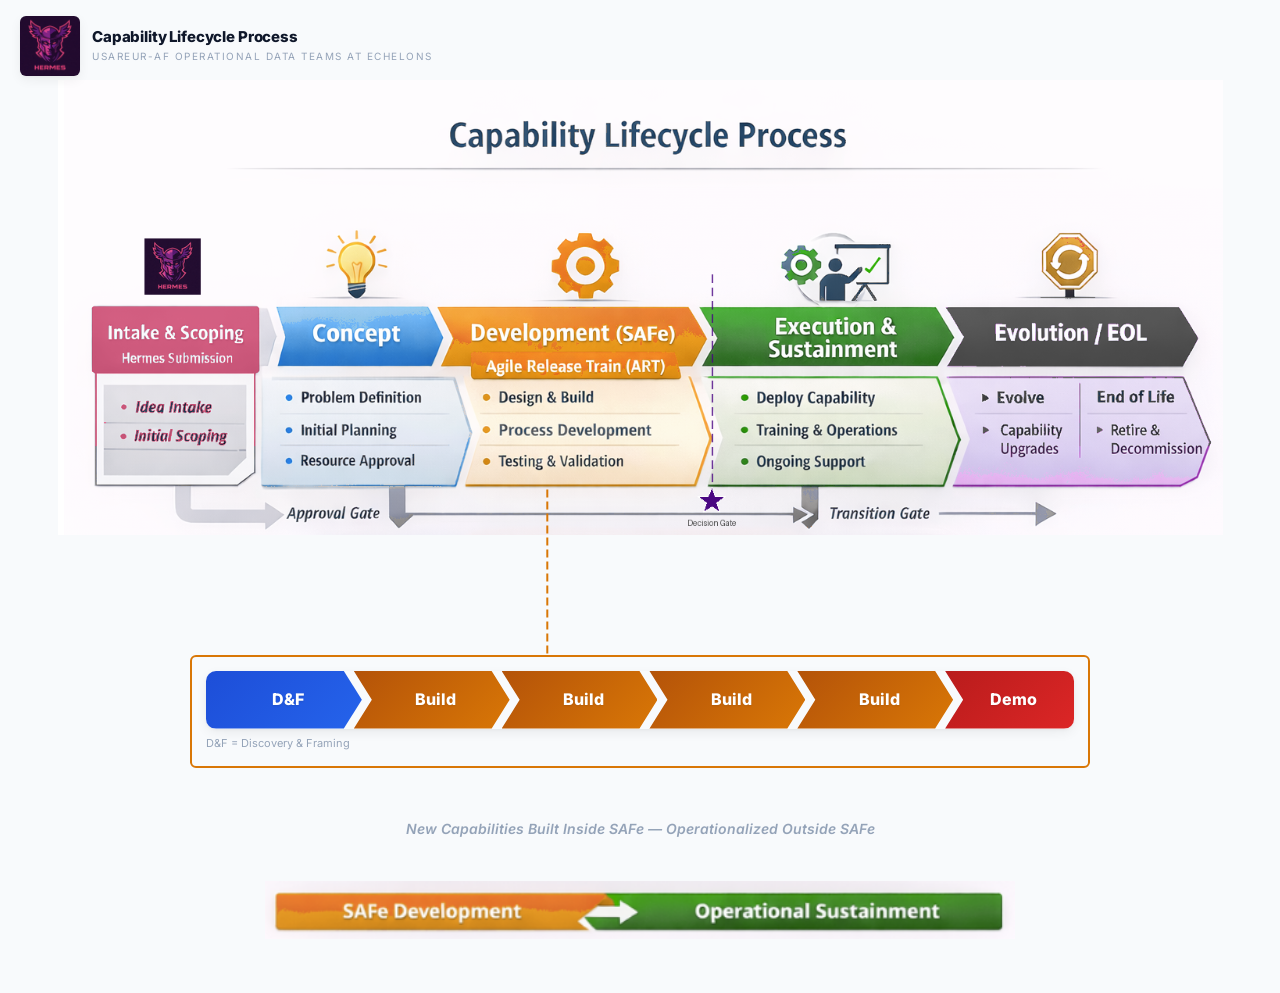
==== commit faaf836b: "feat: initialize documentation site for capability lifecycle process with interactive pipeline and p" ====
--- a/docs/capability_lifecycle_process.html
+++ b/docs/capability_lifecycle_process.html
@@ -1,51 +1,58 @@
 <!DOCTYPE html>
 <html lang="en">
+
 <head>
-<meta charset="UTF-8">
-<meta name="viewport" content="width=device-width, initial-scale=1.0">
-<title>Capability Lifecycle Process — USAREUR-AF ODT</title>
-<link rel="stylesheet" href="styles.css">
+  <meta charset="UTF-8">
+  <meta name="viewport" content="width=device-width, initial-scale=1.0">
+  <title>Capability Development Lifecycle Process — USAREUR-AF Operational Data Team</title>
+  <link rel="stylesheet" href="styles.css">
 </head>
+
 <body>
 
-<a class="back-link" href="index.html" title="Back to Full Process Detail">
-  <img src="assets/HERMES_LOGO.jpg" alt="HERMES">
-  <div class="crest-text">
-    <h1>Capability Lifecycle Process</h1>
-    <div class="subtitle">USAREUR-AF Operational Data Teams</div>
-  </div>
-</a>
+  <a class="back-link" href="index.html" title="Back to Full Process Detail">
+    <img src="assets/HERMES_LOGO.jpg" alt="HERMES">
+    <div class="crest-text">
+      <h1>Capability Lifecycle Process</h1>
+      <div class="subtitle">USAREUR-AF Operational Data Teams at Echelons</div>
+    </div>
+  </a>
 
-<div class="canvas">
-  <div class="graphic-frame">
-    <img src="assets/capability_lifecycle_process.png" alt="Capability Lifecycle Process — Intake &amp; Scoping, Concept, Development (SAFe), Execution &amp; Sustainment, Evolution / EOL">
-  </div>
+  <div class="canvas">
+    <div class="graphic-frame">
+      <img src="assets/capability_lifecycle_process.png"
+        alt="Capability Lifecycle Process — Intake &amp; Scoping, Concept, Development (SAFe), Execution &amp; Sustainment, Evolution / EOL">
+    </div>
 
-  <svg id="zoomLine" style="position:absolute;top:0;left:0;width:100%;height:100%;pointer-events:none;overflow:visible;z-index:10;"></svg>
+    <svg id="zoomLine"
+      style="position:absolute;top:0;left:0;width:100%;height:100%;pointer-events:none;overflow:visible;z-index:10;"></svg>
 
-  <div class="sprint-section">
-    <div class="zoom-dashed-box">
-    <div class="sprint-bar">
-      <div class="sprint-seg seg-df">D&amp;F</div>
-      <div class="sprint-seg seg-build">Build</div>
-      <div class="sprint-seg seg-build">Build</div>
-      <div class="sprint-seg seg-build">Build</div>
-      <div class="sprint-seg seg-build">Build</div>
-      <div class="sprint-seg seg-demo">Demo</div>
-    </div>
-    <div class="sprint-footnote">D&amp;F = Discovery &amp; Framing</div>
-    </div><!-- /zoom-dashed-box -->
-    <div class="sprint-note" style="margin-top:50px;">New Capabilities Built Inside SAFe &mdash; Operationalized Outside SAFe</div>
+    <div class="sprint-section">
+      <div class="zoom-dashed-box">
+        <div class="sprint-bar">
+          <div class="sprint-seg seg-df">D&amp;F</div>
+          <div class="sprint-seg seg-build">Build</div>
+          <div class="sprint-seg seg-build">Build</div>
+          <div class="sprint-seg seg-build">Build</div>
+          <div class="sprint-seg seg-build">Build</div>
+          <div class="sprint-seg seg-demo">Demo</div>
+        </div>
+        <div class="sprint-footnote">D&amp;F = Discovery &amp; Framing</div>
+      </div><!-- /zoom-dashed-box -->
+      <div class="sprint-note" style="margin-top:50px;">New Capabilities Built Inside SAFe &mdash; Operationalized
+        Outside SAFe</div>
 
-    <div style="margin-top:40px; text-align:center;">
-      <img src="assets/safe_ops_bars.png" alt="SAFe Development → Operational Sustainment" style="max-width:750px; width:100%;">
+      <div style="margin-top:40px; text-align:center;">
+        <img src="assets/safe_ops_bars.png" alt="SAFe Development → Operational Sustainment"
+          style="max-width:750px; width:100%;">
+      </div>
     </div>
   </div>
-</div>
 
 
 
 
   <script src="main.js"></script>
 </body>
-</html>
+
+</html>
--- a/docs/styles.css
+++ b/docs/styles.css
@@ -1,1379 +1,1913 @@
-
-  * { box-sizing: border-box; margin: 0; padding: 0; }
-  body {
-    background: #f4f5f7;
-    font-family: 'Segoe UI', 'Helvetica Neue', Arial, sans-serif;
-    display: flex;
-    flex-direction: column;
-    align-items: center;
-    min-height: 100vh;
-    padding: 20px 0;
-    position: relative;
+/* ═══════════════════════════════════════════════
+   ODT Capability Lifecycle — Premium Light Mode
+   Design System & Global Styles
+   ═══════════════════════════════════════════════ */
+
+@import url('https://fonts.googleapis.com/css2?family=Inter:wght@400;500;600;700;800;900&display=swap');
+
+/* ── CSS Custom Properties ── */
+:root {
+  --bg-primary: #f8fafc;
+  --bg-surface: #ffffff;
+  --bg-elevated: #ffffff;
+  --bg-subtle: #f1f5f9;
+  --border-default: #e2e8f0;
+  --border-subtle: #f1f5f9;
+  --text-primary: #0f172a;
+  --text-secondary: #475569;
+  --text-muted: #94a3b8;
+  --text-accent: #1e40af;
+  --shadow-sm: 0 1px 2px rgba(0,0,0,0.04);
+  --shadow-md: 0 4px 12px rgba(0,0,0,0.06), 0 1px 3px rgba(0,0,0,0.04);
+  --shadow-lg: 0 8px 30px rgba(0,0,0,0.08), 0 2px 8px rgba(0,0,0,0.04);
+  --shadow-xl: 0 20px 50px rgba(0,0,0,0.1), 0 4px 12px rgba(0,0,0,0.05);
+  --radius-sm: 6px;
+  --radius-md: 10px;
+  --radius-lg: 16px;
+  --radius-xl: 24px;
+  /* Phase colors */
+  --c-submit: #16a34a;
+  --c-scope: #d97706;
+  --c-priority: #7c3aed;
+  --c-execute: #dc2626;
+  --c-scale: #db2777;
+  --c-intake: #e11d73;
+  --c-concept: #2563eb;
+  --c-dev: #d97706;
+  --c-sustain: #16a34a;
+  --c-eol: #64748b;
+  --c-psb: #4c1d95;
+  --c-demo: #dc2626;
+  --nav-height: 56px;
+}
+
+/* ── Reset & Base ── */
+*, *::before, *::after { box-sizing: border-box; margin: 0; padding: 0; }
+html { scroll-behavior: smooth; scroll-padding-top: calc(var(--nav-height) + 24px); }
+body {
+  background: var(--bg-primary);
+  font-family: 'Inter', 'Segoe UI', system-ui, -apple-system, sans-serif;
+  color: var(--text-primary);
+  line-height: 1.6;
+  font-size: 14px;
+  -webkit-font-smoothing: antialiased;
+  -moz-osx-font-smoothing: grayscale;
+  min-height: 100vh;
+  display: flex;
+  flex-direction: column;
+  align-items: center;
+  padding: 0;
+  position: relative;
+}
+
+/* ── Sticky Navigation Bar ── */
+.site-nav {
+  position: sticky;
+  top: 0;
+  z-index: 1000;
+  width: 100%;
+  background: rgba(255,255,255,0.85);
+  backdrop-filter: blur(16px) saturate(180%);
+  -webkit-backdrop-filter: blur(16px) saturate(180%);
+  border-bottom: 1px solid var(--border-default);
+  box-shadow: var(--shadow-sm);
+}
+.site-nav-inner {
+  max-width: 1280px;
+  margin: 0 auto;
+  display: flex;
+  align-items: center;
+  height: var(--nav-height);
+  padding: 0 24px;
+  gap: 8px;
+}
+.nav-brand {
+  display: flex;
+  align-items: center;
+  gap: 10px;
+  text-decoration: none;
+  flex-shrink: 0;
+  margin-right: 16px;
+}
+.nav-brand img {
+  width: 36px;
+  height: 36px;
+  border-radius: 6px;
+  object-fit: cover;
+  box-shadow: var(--shadow-sm);
+}
+.nav-brand-text {
+  font-size: 14px;
+  font-weight: 800;
+  color: var(--text-primary);
+  letter-spacing: -0.02em;
+  line-height: 1.2;
+}
+.nav-brand-sub {
+  font-size: 10px;
+  font-weight: 500;
+  color: var(--text-muted);
+  letter-spacing: 0.5px;
+  text-transform: uppercase;
+}
+.nav-links {
+  display: flex;
+  align-items: center;
+  gap: 2px;
+  overflow-x: auto;
+  scrollbar-width: none;
+  -ms-overflow-style: none;
+}
+.nav-links::-webkit-scrollbar { display: none; }
+.nav-links a {
+  font-size: 12px;
+  font-weight: 600;
+  color: var(--text-secondary);
+  text-decoration: none;
+  padding: 6px 12px;
+  border-radius: 6px;
+  white-space: nowrap;
+  transition: all 0.2s ease;
+  position: relative;
+}
+.nav-links a:hover {
+  color: var(--text-primary);
+  background: var(--bg-subtle);
+}
+.nav-links a.active {
+  color: var(--c-concept);
+  background: rgba(37,99,235,0.08);
+}
+
+/* ── Unit Crest (now inside nav) ── */
+.unit-crest {
+  display: none; /* Hidden — replaced by nav brand */
+}
+
+/* ── Hero Section ── */
+.main-content {
+  display: flex;
+  flex-direction: column;
+  align-items: center;
+  width: 100%;
+  max-width: 1280px;
+  padding: 32px 24px 0;
+  min-height: auto;
+}
+
+/* ── Section Containers ── */
+.section-wrapper {
+  width: 100%;
+  max-width: 1280px;
+  padding: 0 24px;
+}
+
+/* ── Pipeline Row ── */
+.row {
+  display: flex;
+  flex-direction: column;
+  align-items: center;
+  margin-bottom: 16px;
+  width: 100%;
+}
+
+.pipeline {
+  display: flex;
+  align-items: flex-start;
+  gap: 0;
+  padding: 16px 0;
+}
+
+/* ── Section Labels ── */
+.section-label {
+  font-size: 11px;
+  font-weight: 700;
+  letter-spacing: 2px;
+  text-transform: uppercase;
+  margin-bottom: 16px;
+  padding: 8px 24px;
+  border-radius: 100px;
+  display: inline-flex;
+  align-items: center;
+  gap: 8px;
+}
+.section-label.hermes {
+  color: var(--c-concept);
+  background: rgba(37,99,235,0.06);
+  border: 1px solid rgba(37,99,235,0.15);
+}
+.section-label.sdlc {
+  color: var(--c-psb);
+  background: rgba(76,29,149,0.05);
+  border: 1px solid rgba(76,29,149,0.12);
+}
+.section-label.psb-label {
+  color: var(--c-dev);
+  background: rgba(217,119,6,0.06);
+  border: 1px solid rgba(217,119,6,0.15);
+}
+
+/* ── Steps & Circles ── */
+.step {
+  display: flex;
+  flex-direction: column;
+  align-items: center;
+  position: relative;
+  width: 170px;
+}
+.step-trigger {
+  width: 100%;
+  display: flex;
+  flex-direction: column;
+  align-items: center;
+  border: none;
+  background: transparent;
+  color: inherit;
+  font: inherit;
+  text-align: center;
+  padding: 0;
+  cursor: pointer;
+}
+.circle-wrap {
+  width: 130px;
+  height: 130px;
+  border-radius: 50%;
+  padding: 4px;
+  position: relative;
+  transition: transform 0.3s cubic-bezier(0.34, 1.56, 0.64, 1);
+}
+.circle-wrap:hover {
+  transform: scale(1.08);
+}
+.circle-wrap::before {
+  content: '';
+  position: absolute;
+  inset: -4px;
+  border-radius: 50%;
+  border: 2px solid transparent;
+  border-top-color: currentColor;
+  border-right-color: currentColor;
+  opacity: 0.2;
+  transition: opacity 0.3s;
+}
+.circle-wrap:hover::before {
+  opacity: 0.5;
+}
+.circle {
+  width: 100%;
+  height: 100%;
+  border-radius: 50%;
+  display: flex;
+  align-items: center;
+  justify-content: center;
+  flex-direction: column;
+  color: #fff;
+  text-align: center;
+  box-shadow: var(--shadow-lg);
+  transition: box-shadow 0.3s;
+}
+.circle-wrap:hover .circle {
+  box-shadow: var(--shadow-xl);
+}
+.circle .icon {
+  font-size: 30px;
+  margin-bottom: 4px;
+  line-height: 1;
+}
+.circle .label {
+  font-size: 12px;
+  font-weight: 700;
+  line-height: 1.25;
+  padding: 0 10px;
+  letter-spacing: -0.01em;
+}
+
+.step-desc {
+  margin-top: 14px;
+  font-size: 13px;
+  font-weight: 500;
+  color: var(--text-secondary);
+  text-align: center;
+  max-width: 150px;
+  line-height: 1.5;
+  min-height: 44px;
+}
+
+/* ── Connector Arrows ── */
+.connector {
+  width: 48px;
+  height: 3px;
+  position: relative;
+  margin: 65px -4px 0;
+  flex-shrink: 0;
+  align-self: flex-start;
+}
+.connector::before {
+  content: '';
+  position: absolute;
+  top: 0; left: 0; right: 14px;
+  height: 2px;
+  background: linear-gradient(90deg, var(--border-default), #cbd5e1);
+  border-radius: 2px;
+}
+.connector::after {
+  content: '';
+  position: absolute;
+  right: 0; top: -5px;
+  width: 0; height: 0;
+  border-top: 6px solid transparent;
+  border-bottom: 6px solid transparent;
+  border-left: 12px solid #cbd5e1;
+}
+
+/* ── Status Badges ── */
+.not-yet .circle-wrap { opacity: 0.45; }
+.not-yet .step-desc { opacity: 0.5; }
+.not-yet-badge, .partial-badge {
+  font-size: 9px;
+  font-weight: 700;
+  letter-spacing: 1.2px;
+  text-transform: uppercase;
+  border-radius: 100px;
+  padding: 3px 10px;
+  margin-top: 6px;
+}
+.not-yet-badge {
+  color: var(--text-muted);
+  background: var(--bg-subtle);
+  border: 1px solid var(--border-default);
+}
+.partial .circle-wrap { opacity: 1; }
+.partial .circle {
+  background: linear-gradient(135deg, #2563eb 0%, #2563eb 50%, rgba(37,99,235,0.4) 50%) !important;
+}
+.partial .step-desc { opacity: 0.8; }
+.partial-badge {
+  color: var(--text-secondary);
+  background: rgba(37,99,235,0.06);
+  border: 1px solid rgba(37,99,235,0.15);
+}
+
+/* ── HERMES Step Colors (upgraded palette) ── */
+.p-submit .circle   { background: linear-gradient(135deg, #15803d, var(--c-submit)); }
+.p-submit .circle-wrap { color: var(--c-submit); }
+.p-scope .circle    { background: linear-gradient(135deg, #b45309, var(--c-scope)); }
+.p-scope .circle-wrap { color: var(--c-scope); }
+.p-priority .circle { background: linear-gradient(135deg, #5b21b6, var(--c-priority)); }
+.p-priority .circle-wrap { color: var(--c-priority); }
+.p-execute .circle  { background: linear-gradient(135deg, #b91c1c, var(--c-execute)); }
+.p-execute .circle-wrap { color: var(--c-execute); }
+.p-scale .circle    { background: linear-gradient(135deg, #be185d, var(--c-scale)); }
+.p-scale .circle-wrap { color: var(--c-scale); }
+
+/* ── Lifecycle Step Colors ── */
+.s-intake .circle   { background: linear-gradient(135deg, #be185d, var(--c-intake)); }
+.s-intake .circle-wrap { color: var(--c-intake); }
+.s-concept .circle  { background: linear-gradient(135deg, #1d4ed8, var(--c-concept)); }
+.s-concept .circle-wrap { color: var(--c-concept); }
+.s-dev .circle      { background: linear-gradient(135deg, #b45309, var(--c-dev)); }
+.s-dev .circle-wrap { color: var(--c-dev); }
+.s-execsust .circle { background: linear-gradient(135deg, #15803d, var(--c-sustain)); }
+.s-execsust .circle-wrap { color: var(--c-sustain); }
+.s-eol .circle      { background: linear-gradient(135deg, #475569, var(--c-eol)); }
+.s-eol .circle-wrap { color: var(--c-eol); }
+
+/* ── Decision Gates ── */
+.decision-gate {
+  display: flex;
+  flex-direction: column;
+  align-items: center;
+  justify-content: center;
+  width: 60px;
+  align-self: center;
+  margin: 0 -6px;
+  position: relative;
+  padding-top: 20px;
+}
+.decision-gate .gate-diamond {
+  width: 24px; height: 24px;
+  background: var(--c-demo);
+  transform: rotate(45deg);
+  border: 2px solid #fff;
+  box-shadow: var(--shadow-md);
+  transition: transform 0.3s;
+}
+.decision-gate:hover .gate-diamond {
+  transform: rotate(45deg) scale(1.15);
+}
+.decision-gate .gate-label {
+  font-size: 9px; font-weight: 700;
+  color: var(--c-demo); text-align: center;
+  margin-top: 8px; line-height: 1.3;
+  letter-spacing: 0.3px;
+  max-width: 90px;
+}
+
+/* ── HERMES Badge ── */
+.step .hermes-badge {
+  position: absolute;
+  top: -28px; left: 50%;
+  transform: translateX(-50%);
+  z-index: 5;
+}
+.step .hermes-badge img {
+  width: 36px; height: auto;
+  border-radius: 4px;
+  box-shadow: var(--shadow-sm);
+}
+
+/* ── Hackathon Inject ── */
+.hackathon-inject {
+  position: absolute;
+  bottom: -38px; left: 35%;
+  transform: translateX(-50%);
+  display: flex; align-items: center; gap: 4px;
+  z-index: 5;
+}
+.hackathon-inject .inject-arrow {
+  font-size: 14px; color: var(--c-sustain); line-height: 1;
+}
+.hackathon-inject .inject-label {
+  font-size: 9px; font-weight: 700;
+  color: var(--c-sustain);
+  background: rgba(22,163,74,0.06);
+  border: 1px dashed var(--c-sustain);
+  padding: 3px 8px; border-radius: 100px;
+  white-space: nowrap; letter-spacing: 0.3px;
+}
+
+/* ── AAR Markers ── */
+.aar-marker {
+  position: absolute; top: -22px;
+  display: flex; flex-direction: column;
+  align-items: center; z-index: 5;
+}
+.aar-marker .aar-dot {
+  width: 8px; height: 8px;
+  background: var(--c-demo); border-radius: 50%;
+  box-shadow: 0 0 0 2px rgba(220,38,38,0.15);
+}
+.aar-marker .aar-label {
+  font-size: 8px; font-weight: 700;
+  color: var(--c-demo); margin-top: 1px;
+}
+
+/* ── Working Days / Cycles Notes ── */
+.working-days-note {
+  text-align: center;
+  font-size: 14px; font-weight: 600;
+  color: var(--text-secondary);
+  margin-top: 8px;
+  font-style: italic;
+}
+.working-days-note strong { color: var(--text-primary); }
+.cycles-note {
+  text-align: center;
+  font-size: 14px; font-weight: 700;
+  color: var(--c-psb);
+  margin-top: 6px; margin-bottom: 0;
+}
+
+/* ═══════════════════════════════════════
+   PSB / D-DAY SECTION
+   ═══════════════════════════════════════ */
+.psb-section {
+  width: 100%;
+  max-width: 1280px;
+  margin-top: 8px;
+  padding: 0 24px;
+}
+
+/* D-Day nodes */
+.d-node {
+  text-align: center;
+  position: relative;
+  padding-top: 26px;
+}
+.d-node::after {
+  content: '';
+  position: absolute;
+  top: 6px; left: 50%;
+  width: 12px; height: 12px;
+  border-radius: 50%;
+  background: var(--text-primary);
+  transform: translateX(-50%);
+  z-index: 2;
+  box-shadow: 0 0 0 3px var(--bg-primary);
+}
+.d-node.minor::after { width: 9px; height: 9px; top: 8px; background: var(--text-muted); }
+.d-node.psb-node::after { width: 16px; height: 16px; top: 4px; background: var(--c-psb); box-shadow: 0 0 0 3px var(--bg-primary), 0 0 0 5px rgba(76,29,149,0.2); }
+
+.d-day-label {
+  font-size: 13px; font-weight: 800;
+  color: var(--text-primary); margin-bottom: 3px;
+  letter-spacing: -0.01em;
+}
+.d-node.minor .d-day-label { font-size: 11px; color: var(--text-muted); }
+.d-node.psb-node .d-day-label { color: var(--c-psb); }
+.d-desc {
+  font-size: 11px; color: var(--text-secondary); line-height: 1.5; padding: 0 4px;
+}
+
+/* ── Sprint Bar ── */
+.sprint-bar {
+  display: flex;
+  border-radius: var(--radius-md);
+  overflow: hidden;
+  margin-bottom: 6px;
+  position: relative;
+  box-shadow: var(--shadow-md);
+}
+.sprint-block {
+  flex: 1; padding: 14px 8px; text-align: center;
+  font-size: 13px; font-weight: 700;
+  color: #fff; line-height: 1.3;
+  transition: filter 0.2s;
+  border: none;
+  font-family: inherit;
+  appearance: none;
+}
+.sprint-block:hover { filter: brightness(1.1); }
+.sprint-block .sp-sub {
+  display: block; font-size: 10px;
+  font-weight: 500; opacity: 0.8; margin-top: 2px;
+}
+.sb1 { background: linear-gradient(135deg, #1d4ed8, var(--c-concept)); }
+.sb-dev { background: linear-gradient(135deg, #b45309, var(--c-dev)); }
+.sb4 { background: linear-gradient(135deg, #b91c1c, var(--c-demo)); }
+
+/* Midpoint diamond */
+.sprint-bar .midpoint-diamond {
+  position: absolute;
+  top: -16px; left: 44.4%;
+  transform: translateX(-50%);
+  z-index: 5;
+}
+.midpoint-diamond .diamond {
+  width: 22px; height: 22px;
+  background: var(--c-psb);
+  transform: rotate(45deg);
+  margin: 0 auto;
+  border: 3px solid #fff;
+  box-shadow: var(--shadow-md);
+}
+.midpoint-diamond .md-label {
+  font-size: 10px; font-weight: 700;
+  color: var(--c-psb); white-space: nowrap;
+  margin-top: 6px; text-align: center;
+  letter-spacing: 0.3px;
+}
+
+.midpoint-footer {
+  text-align: center; font-size: 11px;
+  font-weight: 600; color: var(--c-psb); margin-top: 2px; margin-bottom: 4px;
+}
+
+/* D-Day Full Timeline */
+.d-timeline-full {
+  display: flex; align-items: flex-start;
+  gap: 0; width: 100%; position: relative;
+}
+.d-timeline-full::before {
+  content: '';
+  position: absolute; top: 13px;
+  left: 65px; right: 60px;
+  height: 2px;
+  background: linear-gradient(90deg, var(--border-default), #cbd5e1, var(--border-default));
+  z-index: 0;
+}
+.d-left-nodes { display: flex; align-items: flex-start; flex-shrink: 0; }
+.d-left-nodes .d-node { width: 115px; }
+.d-right-nodes { display: flex; align-items: flex-start; flex-shrink: 0; }
+.d-right-nodes .d-node { width: 105px; }
+.d-sprint-zone { flex: 1; padding-top: 0; margin-top: -2px; }
+
+/* ═══════════════════════════════════════
+   CONTENT SECTIONS (Cards & Panels)
+   ═══════════════════════════════════════ */
+
+/* ── Considerations ── */
+.considerations {
+  max-width: 1100px; width: 100%;
+  margin-top: 48px; padding: 0 24px;
+}
+.consider-divider {
+  width: 100%; height: 1px;
+  background: var(--border-default); margin-bottom: 28px;
+}
+.consider-grid {
+  display: grid;
+  grid-template-columns: 1fr 1fr;
+  gap: 32px;
+}
+.consider-col h3 {
+  font-size: 13px; font-weight: 700;
+  color: var(--text-primary); margin-bottom: 10px; margin-top: 20px;
+}
+.consider-col h3:first-child { margin-top: 0; }
+.consider-col ul { padding-left: 20px; }
+.consider-col li {
+  font-size: 13px; color: var(--text-secondary); line-height: 1.7;
+  padding: 2px 0;
+}
+.consider-col li strong { color: var(--text-primary); }
+.consider-col li ul { margin-top: 2px; }
+
+/* ── TBD Section ── */
+.tbd-section {
+  max-width: 1100px; width: 100%;
+  margin-top: 24px; padding: 0 24px 20px;
+}
+.tbd-section h3 {
+  font-size: 13px; font-weight: 700;
+  color: var(--text-primary); margin-bottom: 10px;
+  text-decoration: none;
+  border-bottom: 2px solid var(--border-default);
+  padding-bottom: 6px;
+}
+.tbd-section ul { padding-left: 20px; }
+.tbd-section li { font-size: 13px; color: var(--text-secondary); line-height: 1.7; }
+
+/* ── One-Pager Sections ── */
+.onepager {
+  max-width: 1100px; width: 100%;
+  padding: 0 24px; margin-top: 32px;
+}
+.onepager-divider {
+  width: 100%; height: 1px;
+  background: var(--border-default);
+  margin-bottom: 28px;
+}
+.onepager-title {
+  font-size: 22px; font-weight: 800;
+  color: var(--text-primary); margin-bottom: 20px;
+  letter-spacing: -0.03em;
+}
+.onepager-grid {
+  display: grid;
+  grid-template-columns: 1fr 1fr;
+  gap: 24px 40px;
+  margin-bottom: 28px;
+}
+.onepager-grid h4 {
+  font-size: 12px; font-weight: 700;
+  color: var(--text-primary); margin-bottom: 8px;
+  text-transform: uppercase; letter-spacing: 1.5px;
+}
+.onepager-grid p {
+  font-size: 13px; color: var(--text-secondary); line-height: 1.75;
+}
+.onepager-grid ul { padding-left: 18px; }
+.onepager-grid li {
+  font-size: 13px; color: var(--text-secondary);
+  line-height: 1.75; padding: 2px 0;
+}
+.onepager-grid li strong { color: var(--text-primary); }
+
+/* ── Acronym Box ── */
+.acronym-box {
+  position: absolute; top: 16px; right: 20px;
+  font-size: 9px; color: var(--text-muted);
+  line-height: 1.6; text-align: right; z-index: 10;
+  display: none; /* Hidden — nav replaces this */
+}
+.acronym-box strong { color: var(--text-secondary); }
+
+/* ── Scroll Nav (keep for mobile, hide on desktop) ── */
+.scroll-nav {
+  position: fixed;
+  bottom: 16px; right: 16px; z-index: 100;
+  display: none; /* Hidden on desktop, shown on mobile */
+  flex-direction: column; align-items: center; gap: 4px;
+  background: rgba(255,255,255,0.92);
+  border-radius: var(--radius-md);
+  padding: 8px;
+  backdrop-filter: blur(12px);
+  box-shadow: var(--shadow-lg);
+  border: 1px solid var(--border-default);
+}
+.scroll-nav button {
+  width: 40px; height: 40px;
+  border-radius: 50%;
+  border: 2px solid var(--text-primary);
+  background: #fff; color: var(--text-primary);
+  font-size: 18px; cursor: pointer;
+  box-shadow: var(--shadow-sm);
+  display: flex; align-items: center; justify-content: center;
+  transition: all 0.2s; line-height: 1;
+}
+.scroll-nav button:hover {
+  background: var(--text-primary); color: #fff;
+}
+.scroll-nav .scroll-label {
+  font-size: 9px; font-weight: 600;
+  color: var(--text-muted); letter-spacing: 0.3px;
+  text-align: center; max-width: 60px; line-height: 1.2;
+}
+@media print { .scroll-nav { display: none !important; } }
+
+/* ── Source Callout ── */
+.source-callout {
+  position: absolute;
+  top: auto; right: 20px;
+  font-size: 10px; color: var(--text-muted);
+  line-height: 1.5; text-align: right; z-index: 10;
+  background: rgba(217,119,6,0.06);
+  border: 1px solid rgba(217,119,6,0.2);
+  border-radius: var(--radius-sm);
+  padding: 6px 12px; max-width: 260px; margin-top: 6px;
+}
+
+/* ═══════════════════════════════════════
+   ORG WIRE DIAGRAM
+   ═══════════════════════════════════════ */
+.org-wire {
+  display: flex; flex-direction: column;
+  align-items: center; gap: 0;
+  margin: 20px 0; position: relative;
+}
+.org-wire-level {
+  display: flex; justify-content: center;
+  gap: 24px; position: relative;
+}
+.org-wire-box {
+  border: 2px solid var(--text-primary);
+  border-radius: var(--radius-md);
+  padding: 18px 28px; text-align: center;
+  min-width: 190px; background: var(--bg-surface);
+  position: relative;
+  box-shadow: var(--shadow-sm);
+  transition: box-shadow 0.2s, transform 0.2s;
+}
+.org-wire-box:hover {
+  box-shadow: var(--shadow-md);
+  transform: translateY(-2px);
+}
+.org-wire-box.top-level {
+  background: var(--text-primary); color: #fff;
+  box-shadow: var(--shadow-lg);
+}
+.org-wire-box .owb-title {
+  font-size: 18px; font-weight: 800;
+  margin-bottom: 4px; letter-spacing: -0.02em;
+}
+.org-wire-box .owb-sub {
+  font-size: 12px; color: var(--text-muted); line-height: 1.4;
+}
+.org-wire-box.top-level .owb-sub { color: rgba(255,255,255,0.65); }
+.org-wire-box .owb-items {
+  font-size: 13px; color: var(--text-secondary);
+  line-height: 1.7; margin-top: 10px; text-align: left;
+}
+.org-wire-box .owb-items li { padding: 3px 0; }
+.org-wire-connector {
+  width: 2px; height: 28px; background: var(--text-primary);
+  align-self: flex-start;
+}
+.org-wire-hline { height: 2px; background: var(--text-primary); margin: 0 auto; position: relative; }
+.org-wire-level.has-hline { align-self: flex-start; }
+.org-wire-vdrop { width: 2px; height: 22px; background: var(--text-primary); }
+
+/* Stacked boxes */
+.stacked-wrap { position: relative; margin-bottom: 10px; }
+.stacked-wrap .layer-back {
+  position: absolute; top: 0; left: 0;
+  width: 100%; height: 100%;
+  border: 2px solid var(--c-dev);
+  border-radius: var(--radius-sm); background: var(--bg-surface);
+}
+.stacked-wrap .layer-back:nth-child(1) { transform: translate(10px, 10px); opacity: 0.3; }
+.stacked-wrap .layer-back:nth-child(2) { transform: translate(5px, 5px); opacity: 0.6; }
+.stacked-wrap .org-wire-box { position: relative; z-index: 2; }
+
+/* Iterative arrow SVG */
+.iterative-arrow-svg {
+  width: 100%; height: 60px; margin-top: 10px; overflow: visible;
+}
+
+/* SAFe bracket */
+.safe-bracket {
+  display: flex; align-items: center; justify-content: center;
+  margin-top: 8px; gap: 6px;
+}
+.safe-bracket .bracket-line { height: 2px; width: 60px; background: var(--c-dev); }
+.safe-bracket .bracket-label {
+  font-size: 10px; font-weight: 700;
+  letter-spacing: 1px; text-transform: uppercase;
+  color: var(--c-dev);
+  background: rgba(217,119,6,0.06);
+  border: 1px solid rgba(217,119,6,0.2);
+  border-radius: 100px; padding: 3px 10px; white-space: nowrap;
+}
+
+.direct-support { color: var(--c-demo); font-weight: 700; }
+
+.org-tacon-note {
+  font-size: 12px; color: var(--c-demo);
+  font-style: italic; font-weight: 600;
+  text-align: center; margin-top: 16px;
+  padding: 10px 16px;
+  border: 1px dashed rgba(220,38,38,0.3);
+  border-radius: var(--radius-sm);
+  background: rgba(220,38,38,0.03);
+}
+
+/* ═══════════════════════════════════════
+   SYNC MATRIX
+   ═══════════════════════════════════════ */
+.sync-section {
+  max-width: 1100px; width: 100%;
+  margin: 48px auto 0; padding: 0 24px 48px;
+}
+.sync-divider {
+  width: 100%; height: 1px;
+  background: var(--border-default); margin-bottom: 28px;
+}
+.sync-title {
+  font-size: 22px; font-weight: 800;
+  color: var(--text-primary); margin-bottom: 6px;
+  letter-spacing: -0.03em;
+}
+.sync-subtitle {
+  font-size: 13px; color: var(--text-secondary); margin-bottom: 20px;
+}
+.sync-table {
+  width: 100%; border-collapse: separate;
+  border-spacing: 0; font-size: 12px; line-height: 1.6;
+  border-radius: var(--radius-md); overflow: hidden;
+  box-shadow: var(--shadow-md);
+}
+.sync-table th, .sync-table td {
+  padding: 10px 12px; vertical-align: top;
+  border-bottom: 1px solid var(--border-default);
+  border-right: 1px solid var(--border-default);
+}
+.sync-table th:last-child, .sync-table td:last-child { border-right: none; }
+.sync-table tbody tr:last-child td { border-bottom: none; }
+.sync-table thead th {
+  background: var(--text-primary); color: #fff;
+  font-size: 10px; font-weight: 700;
+  letter-spacing: 0.5px; text-transform: uppercase;
+  text-align: center;
+}
+.sync-table .col-role {
+  width: 13%; font-weight: 700; font-size: 11px;
+  color: var(--text-primary); background: var(--bg-subtle);
+}
+.sync-table .phase-header {
+  text-align: center; font-weight: 700; font-size: 9px;
+  letter-spacing: 0.8px; text-transform: uppercase;
+  color: #fff; padding: 5px 6px;
+}
+.ph-psb  { background: var(--c-psb); }
+.ph-scope { background: var(--c-concept); }
+.ph-dev  { background: var(--c-dev); }
+.ph-demo { background: var(--c-demo); }
+.sync-table td ul { padding-left: 14px; margin: 0; }
+.sync-table td li { padding: 2px 0; font-size: 12px; }
+.sync-table .tbd { color: var(--c-demo); font-weight: 600; font-style: italic; }
+.sync-table .draft-note { color: var(--text-muted); font-style: italic; font-size: 11px; }
+.sync-legend {
+  margin-top: 16px; font-size: 12px; color: var(--text-muted);
+  display: flex; gap: 16px; flex-wrap: wrap;
+}
+.sync-legend span { display: inline-flex; align-items: center; gap: 5px; }
+.sync-legend .swatch { width: 10px; height: 10px; border-radius: 3px; display: inline-block; }
+
+/* ═══════════════════════════════════════
+   IMPLEMENTATION GUIDE
+   ═══════════════════════════════════════ */
+.impl-guide {
+  max-width: 1100px; width: 100%;
+  padding: 0 24px 48px; margin-top: 24px;
+}
+.impl-divider {
+  width: 100%; height: 1px;
+  background: var(--border-default); margin-bottom: 28px;
+}
+.impl-title {
+  font-size: 22px; font-weight: 800;
+  color: var(--text-primary); margin-bottom: 6px;
+  letter-spacing: -0.03em;
+}
+.impl-subtitle {
+  font-size: 13px; color: var(--text-secondary); margin-bottom: 24px;
+}
+.impl-section { margin-bottom: 28px; }
+.impl-section h3 {
+  font-size: 13px; font-weight: 700;
+  color: var(--text-primary); margin-bottom: 8px;
+  text-transform: uppercase; letter-spacing: 1px;
+  border-bottom: 2px solid var(--border-default); padding-bottom: 6px;
+}
+.impl-table {
+  width: 100%; border-collapse: separate;
+  border-spacing: 0; font-size: 13px; line-height: 1.6;
+  margin-bottom: 8px;
+  border-radius: var(--radius-md);
+  overflow: hidden;
+  box-shadow: var(--shadow-sm);
+}
+.impl-table th {
+  background: var(--bg-subtle);
+  font-size: 10px; font-weight: 700;
+  text-transform: uppercase; letter-spacing: 0.5px;
+  color: var(--text-primary);
+  padding: 10px 14px;
+  border-bottom: 2px solid var(--border-default);
+  text-align: left;
+}
+.impl-table td {
+  padding: 10px 14px;
+  border-bottom: 1px solid var(--border-default);
+  vertical-align: top;
+  background: var(--bg-surface);
+}
+.impl-table tbody tr:last-child td { border-bottom: none; }
+.impl-table tbody tr:hover td { background: var(--bg-subtle); }
+.impl-table td:first-child { font-weight: 600; width: 28%; }
+.impl-table ul { padding-left: 14px; margin: 0; }
+.impl-table li { padding: 2px 0; }
+.impl-note {
+  font-size: 12px; color: var(--text-muted); font-style: italic;
+  margin-top: 8px; padding: 8px 12px;
+  background: var(--bg-subtle); border-radius: var(--radius-sm);
+}
+
+/* Toggle buttons */
+.impl-toggle {
+  display: flex; gap: 0; margin-bottom: 24px;
+  border-radius: var(--radius-sm); overflow: hidden;
+  border: 2px solid var(--text-primary); width: fit-content;
+}
+.impl-toggle button {
+  padding: 10px 24px; font-size: 12px; font-weight: 700;
+  letter-spacing: 0.5px; text-transform: uppercase;
+  border: none; cursor: pointer;
+  background: var(--bg-surface); color: var(--text-primary);
+  transition: all 0.2s; font-family: inherit;
+}
+.impl-toggle button.active {
+  background: var(--text-primary); color: #fff;
+}
+.impl-toggle button:hover:not(.active) {
+  background: var(--bg-subtle);
+}
+.impl-view { display: none; }
+.impl-view.active { display: block; }
+
+/* ── Role Cards ── */
+.role-card {
+  border: 1px solid var(--border-default);
+  border-radius: var(--radius-md);
+  margin-bottom: 20px;
+  overflow: hidden;
+  box-shadow: var(--shadow-sm);
+  transition: box-shadow 0.2s;
+}
+.role-card:hover { box-shadow: var(--shadow-md); }
+.role-card-header {
+  padding: 14px 20px; font-size: 15px; font-weight: 700;
+  color: #fff; background: var(--text-primary);
+  display: flex; justify-content: space-between; align-items: center;
+}
+.role-card-header .role-tag {
+  font-size: 9px; font-weight: 600;
+  letter-spacing: 1px; text-transform: uppercase;
+  background: rgba(255,255,255,0.15);
+  padding: 3px 10px; border-radius: 100px;
+}
+.role-card-body { padding: 16px 20px; }
+.role-phase { margin-bottom: 14px; }
+.role-phase:last-child { margin-bottom: 0; }
+.role-phase-label {
+  font-size: 10px; font-weight: 700;
+  text-transform: uppercase; letter-spacing: 0.8px;
+  color: #fff; padding: 4px 10px;
+  border-radius: 100px; display: inline-block;
+  margin-bottom: 6px;
+}
+.role-phase ul { padding-left: 18px; margin: 0; }
+.role-phase li {
+  font-size: 13px; line-height: 1.7; color: var(--text-secondary);
+}
+.role-phase li strong { color: var(--text-primary); }
+.role-standing {
+  margin-top: 10px; padding: 12px 16px;
+  background: var(--bg-subtle);
+  border-left: 3px solid var(--text-primary);
+  font-size: 12px; color: var(--text-secondary);
+  line-height: 1.7; border-radius: 0 var(--radius-sm) var(--radius-sm) 0;
+}
+.role-standing strong { color: var(--text-primary); }
+
+/* ── Alternate Visualization ── */
+.org-view-toggle {
+  display: inline-flex; gap: 0;
+  border-radius: var(--radius-sm); overflow: hidden;
+  border: 2px solid var(--text-primary);
+  margin-left: 16px; vertical-align: middle;
+}
+.org-view-toggle button {
+  padding: 6px 16px; font-size: 11px; font-weight: 700;
+  letter-spacing: 0.5px; text-transform: uppercase;
+  border: none; cursor: pointer;
+  background: var(--bg-surface); color: var(--text-primary);
+  transition: all 0.2s; font-family: inherit;
+}
+.org-view-toggle button.active {
+  background: var(--text-primary); color: #fff;
+}
+.alt-view { display: none; }
+.alt-view.active { display: block; }
+.org-default { display: block; }
+.org-default.hidden { display: none; }
+
+/* ── Force Structure Card ── */
+.fs-card {
+  border: 2px solid var(--text-primary);
+  border-radius: var(--radius-md); overflow: hidden;
+  max-width: 800px; margin: 0 auto 24px;
+  box-shadow: var(--shadow-md);
+}
+.fs-card-header {
+  background: var(--text-primary); color: #fff;
+  padding: 14px 20px; display: flex;
+  justify-content: space-between; align-items: center;
+}
+.fs-card-header h3 { font-size: 16px; font-weight: 800; letter-spacing: -0.01em; }
+.fs-card-header .fs-pax {
+  font-size: 13px; font-weight: 600;
+  background: rgba(255,255,255,0.15);
+  padding: 4px 14px; border-radius: 100px;
+}
+.fs-segments { display: flex; height: 6px; }
+.fs-segments .seg { flex: 1; }
+.fs-segments .seg-lead { background: var(--c-psb); }
+.fs-segments .seg-data { background: var(--c-concept); }
+.fs-segments .seg-integ { background: var(--c-sustain); }
+.fs-segments .seg-cap { background: var(--c-dev); }
+.fs-body { padding: 18px 20px; }
+.fs-table {
+  width: 100%; border-collapse: separate;
+  border-spacing: 0; font-size: 12px; line-height: 1.6;
+  border-radius: var(--radius-sm); overflow: hidden;
+}
+.fs-table th {
+  background: var(--bg-subtle);
+  font-size: 10px; font-weight: 700;
+  text-transform: uppercase; letter-spacing: 0.5px;
+  color: var(--text-primary); padding: 6px 10px;
+  border-bottom: 2px solid var(--border-default); text-align: left;
+}
+.fs-table td {
+  padding: 5px 10px; border-bottom: 1px solid var(--border-default);
+  vertical-align: top;
+}
+.fs-table .section-row td {
+  background: var(--bg-subtle); font-weight: 700;
+  font-size: 11px; color: var(--text-primary);
+  border-top: 2px solid var(--border-default);
+}
+.fs-table .section-row .sec-color {
+  display: inline-block; width: 10px; height: 10px;
+  border-radius: 3px; margin-right: 6px; vertical-align: middle;
+}
+.fs-tp {
+  margin-top: 12px; padding: 12px 16px;
+  background: var(--bg-subtle);
+  border-left: 3px solid var(--text-primary);
+  font-size: 12px; color: var(--text-secondary);
+  line-height: 1.7; border-radius: 0 var(--radius-sm) var(--radius-sm) 0;
+}
+.fs-tp strong { color: var(--text-primary); }
+.fs-equip { margin-top: 8px; font-size: 11px; color: var(--text-muted); font-style: italic; }
+
+/* ── Ops Process Flow ── */
+.ops-container { display: flex; gap: 24px; margin-top: 24px; }
+.ops-flow { flex: 3; display: grid; grid-template-columns: 1fr 1fr 1fr; gap: 12px; }
+.ops-step {
+  border: 1px solid var(--border-default);
+  border-radius: var(--radius-md); overflow: hidden;
+  position: relative; box-shadow: var(--shadow-sm);
+  transition: box-shadow 0.2s, transform 0.2s;
+}
+.ops-step:hover { box-shadow: var(--shadow-md); transform: translateY(-2px); }
+.ops-step-header {
+  padding: 10px 14px; color: #fff;
+  font-size: 12px; font-weight: 700;
+  display: flex; align-items: center; gap: 8px;
+}
+.ops-step-num {
+  width: 24px; height: 24px; border-radius: 50%;
+  background: rgba(255,255,255,0.2);
+  display: flex; align-items: center; justify-content: center;
+  font-size: 13px; font-weight: 800; flex-shrink: 0;
+}
+.ops-step-body {
+  padding: 10px 14px; font-size: 12px;
+  color: var(--text-secondary); line-height: 1.7;
+}
+.ops-step-body ul { padding-left: 14px; margin: 0; }
+.ops-step-body li { padding: 2px 0; }
+.ops-step-sub {
+  font-size: 10px; color: var(--text-muted);
+  font-style: italic; padding: 0 14px 8px;
+}
+
+.ops-s1 .ops-step-header { background: #1d4ed8; }
+.ops-s2 .ops-step-header { background: var(--c-concept); }
+.ops-s3 .ops-step-header { background: var(--c-psb); }
+.ops-s4 .ops-step-header { background: var(--c-dev); }
+.ops-s5 .ops-step-header { background: var(--c-demo); }
+.ops-s6 .ops-step-header { background: var(--c-sustain); }
+
+/* Decision points */
+.ops-dp-row { display: flex; justify-content: space-around; margin: 8px 0; flex: 3; }
+.ops-dp { display: flex; flex-direction: column; align-items: center; gap: 2px; }
+.ops-dp .dp-shape {
+  width: 14px; height: 14px; background: var(--c-demo);
+  transform: rotate(45deg); border: 2px solid #fff;
+  box-shadow: var(--shadow-sm);
+}
+.ops-dp .dp-text {
+  font-size: 9px; font-weight: 700; color: var(--c-demo);
+  text-align: center; line-height: 1.2; max-width: 70px;
+}
+
+/* Sidebar */
+.ops-sidebar {
+  flex: 1; border: 1px solid var(--border-default);
+  border-radius: var(--radius-md); overflow: hidden;
+  align-self: flex-start; box-shadow: var(--shadow-sm);
+}
+.ops-sidebar-header {
+  background: var(--text-primary); color: #fff;
+  padding: 12px 16px; font-size: 13px;
+  font-weight: 700; text-align: center;
+}
+.ops-sidebar-body { padding: 14px 16px; }
+.ops-cell {
+  margin-bottom: 10px; padding: 10px 12px;
+  border-radius: var(--radius-sm); border-left: 4px solid;
+}
+.ops-cell:last-child { margin-bottom: 0; }
+.ops-cell-lead { border-color: var(--c-psb); background: rgba(76,29,149,0.03); }
+.ops-cell-data { border-color: var(--c-concept); background: rgba(37,99,235,0.03); }
+.ops-cell-integ { border-color: var(--c-sustain); background: rgba(22,163,74,0.03); }
+.ops-cell-cap { border-color: var(--c-dev); background: rgba(217,119,6,0.03); }
+.ops-cell h5 { font-size: 11px; font-weight: 700; color: var(--text-primary); margin-bottom: 3px; }
+.ops-cell p { font-size: 11px; color: var(--text-secondary); line-height: 1.6; margin: 0; }
+.ops-cell .cell-tp { font-size: 10px; color: var(--text-muted); font-style: italic; margin-top: 2px; }
+
+.ops-title { font-size: 18px; font-weight: 800; color: var(--text-primary); margin-bottom: 6px; letter-spacing: -0.02em; }
+.ops-subtitle { font-size: 12px; color: var(--text-secondary); margin-bottom: 20px; font-style: italic; }
+
+/* ═══════════════════════════════════════
+   SCROLL ANIMATIONS
+   ═══════════════════════════════════════ */
+.fade-in {
+  opacity: 0;
+  transform: translateY(20px);
+  transition: opacity 0.6s ease, transform 0.6s ease;
+}
+.fade-in.visible {
+  opacity: 1;
+  transform: translateY(0);
+}
+
+/* ═══════════════════════════════════════
+   PRINT STYLES
+   ═══════════════════════════════════════ */
+@media (prefers-reduced-motion: reduce) {
+  html { scroll-behavior: auto; }
+  *, *::before, *::after {
+    animation-duration: 0.01ms !important;
+    animation-iteration-count: 1 !important;
+    transition-duration: 0.01ms !important;
   }
-
-  /* Unit crest */
-  .unit-crest {
-    position: absolute;
-    top: 16px; left: 20px;
-    display: flex; align-items: center; gap: 12px;
-    z-index: 10;
+  .fade-in {
+    opacity: 1 !important;
+    transform: none !important;
   }
-  .unit-crest img {
-    width: 80px; height: auto;
-    border-radius: 8px;
-    box-shadow: 0 2px 8px rgba(0,0,0,0.15);
+  .phase-progress-dot.active {
+    animation: none;
   }
-  .unit-crest .crest-text h1 {
-    font-size: 16px; font-weight: 700;
-    color: #1a2a3a; letter-spacing: 0.5px; line-height: 1.2;
+}
+
+@media print {
+  .site-nav { display: none !important; }
+  .scroll-nav { display: none !important; }
+  body { padding: 0; margin: 0; background: #fff; }
+  @page { size: landscape; margin: 0.4in; }
+  #mappingSvg { display: none !important; }
+  .main-content {
+    min-height: auto; justify-content: center;
+    padding: 0; height: 100vh;
+    transform: scale(0.82); transform-origin: center center;
   }
-  .unit-crest .crest-text .subtitle {
-    font-size: 10px; color: #6a7a8a;
-    letter-spacing: 1.5px; text-transform: uppercase; margin-top: 2px;
+  .step-desc { min-height: auto; }
+  .psb-section { padding: 0 10px; }
+  .considerations {
+    page-break-before: always; page-break-inside: avoid;
+    margin-top: 0; padding: 16px 32px; max-width: 100%;
   }
-
-  .main-content {
-    display: flex; flex-direction: column;
-    align-items: center;
-    min-height: 100vh;
-    justify-content: flex-start;
-    padding: 18px 0 0;
+  .consider-divider { display: none; }
+  .consider-grid { gap: 10px 36px; }
+  .consider-col h3 { font-size: 12px; margin-top: 10px; margin-bottom: 4px; }
+  .consider-col h3:first-child { margin-top: 0; }
+  .consider-col li { font-size: 10px; line-height: 1.5; padding: 1px 0; }
+  .consider-col ul { padding-left: 16px; }
+  .tbd-section {
+    max-width: 100%; margin-top: 10px; padding: 0 32px 10px;
+    page-break-before: avoid; page-break-inside: avoid;
   }
-
-  /* Pipeline row */
-  .pipeline {
-    display: flex;
-    align-items: flex-start;
-    gap: 0;
+  .tbd-section h3 { font-size: 12px; margin-bottom: 4px; }
+  .tbd-section li { font-size: 10px; line-height: 1.5; }
+  .tbd-section ul { padding-left: 16px; }
+  .tbd-section + .tbd-section { margin-top: 8px; }
+  .onepager {
+    page-break-before: always; page-break-inside: avoid;
+    max-width: 100%; padding: 24px 32px;
   }
-
-  .step {
-    display: flex; flex-direction: column;
-    align-items: center; position: relative;
-    width: 170px;
-  }
-
-  .circle-wrap {
-    width: 150px; height: 150px;
-    border-radius: 50%; padding: 6px;
-    position: relative;
-  }
-  .circle-wrap::before {
-    content: ''; position: absolute; inset: 0;
-    border-radius: 50%;
-    border: 3px solid transparent;
-    border-top-color: currentColor;
-    border-right-color: currentColor;
-    opacity: 0.35;
-  }
-  .circle {
-    width: 100%; height: 100%;
-    border-radius: 50%;
-    display: flex; align-items: center;
-    justify-content: center; flex-direction: column;
-    color: #fff; text-align: center;
-    box-shadow: 0 4px 16px rgba(0,0,0,0.12);
-  }
-  .circle .icon { font-size: 34px; margin-bottom: 4px; line-height: 1; }
-  .circle .label { font-size: 14px; font-weight: 600; line-height: 1.25; padding: 0 12px; }
-
-  .step-desc {
-    margin-top: 12px; font-size: 15px; font-weight: 500;
-    color: #3a4a5a; text-align: center;
-    max-width: 160px; line-height: 1.4; min-height: 50px;
-  }
-
-  /* Connector arrow */
-  .connector {
-    width: 54px; height: 3px;
-    position: relative; margin: 75px -6px 0;
-    flex-shrink: 0; align-self: flex-start;
-  }
-  .connector::before {
-    content: ''; position: absolute;
-    top: 0; left: 0; right: 12px;
-    height: 3px; background: #b0bec5; border-radius: 2px;
-  }
-  .connector::after {
-    content: ''; position: absolute;
-    right: 0; top: -5px; width: 0; height: 0;
-    border-top: 6.5px solid transparent;
-    border-bottom: 6.5px solid transparent;
-    border-left: 12px solid #b0bec5;
-  }
-
-  /* Greyed-out steps */
-  .not-yet .circle-wrap { opacity: 0.55; }
-  .not-yet .step-desc { opacity: 0.6; }
-  .not-yet-badge {
-    font-size: 9px; font-weight: 700;
-    letter-spacing: 1.5px; text-transform: uppercase;
-    color: #999; background: #eee;
-    border: 1px solid #ddd; border-radius: 3px;
-    padding: 2px 8px; margin-top: 4px;
-  }
-
-  /* Partially active steps — half faded, half full color */
-  .partial .circle-wrap { opacity: 1; }
-  .partial .circle {
-    background: linear-gradient(135deg, #377EB8 0%, #377EB8 50%, rgba(55,126,184,0.45) 50%, rgba(55,126,184,0.45) 100%) !important;
-  }
-  .partial .step-desc { opacity: 0.8; }
-  .partial-badge {
-    font-size: 9px; font-weight: 700;
-    letter-spacing: 1.5px; text-transform: uppercase;
-    color: #777; background: #f0f0f0;
-    border: 1px solid #ccc; border-radius: 3px;
-    padding: 2px 8px; margin-top: 4px;
-  }
-
-  /* HERMES step colors */
-  .p-submit .circle   { background: linear-gradient(135deg, #3D8F4A, #4DAF4A); }
-  .p-submit .circle-wrap { color: #4DAF4A; }
-  .p-scope .circle    { background: linear-gradient(135deg, #8A6020, #A65628); }
-  .p-scope .circle-wrap { color: #A65628; }
-  .p-priority .circle { background: linear-gradient(135deg, #2A0845, #3C1361); }
-  .p-priority .circle-wrap { color: #3C1361; }
-  .p-execute .circle  { background: linear-gradient(135deg, #C41A1C, #E41A1C); }
-  .p-execute .circle-wrap { color: #E41A1C; }
-  .p-scale .circle    { background: linear-gradient(135deg, #D570A8, #F781BF); }
-  .p-scale .circle-wrap { color: #F781BF; }
-
-  /* Capability Lifecycle step colors — matched to downloaded graphic */
-  .s-intake .circle   { background: linear-gradient(135deg, #c44a70, #e8668a); }
-  .s-intake .circle-wrap { color: #e8668a; }
-  .s-concept .circle  { background: linear-gradient(135deg, #2D6A8F, #377EB8); }
-  .s-concept .circle-wrap { color: #377EB8; }
-  .s-dev .circle      { background: linear-gradient(135deg, #d4820a, #e8991a); }
-  .s-dev .circle-wrap { color: #e8991a; }
-  .s-execsust .circle { background: linear-gradient(135deg, #2a7a2a, #3a9a3a); }
-  .s-execsust .circle-wrap { color: #3a9a3a; }
-  .s-eol .circle      { background: linear-gradient(135deg, #3a3a3a, #555); }
-  .s-eol .circle-wrap { color: #555; }
-
-  /* Section labels */
-  .section-label {
-    font-size: 14px; font-weight: 700;
-    letter-spacing: 2px; text-transform: uppercase;
-    margin-bottom: 14px; padding: 6px 20px;
-    border-radius: 12px;
-  }
-  .section-label.hermes { color: #2471a3; background: #e8f0f8; }
-  .section-label.sdlc { color: #1C4478; background: #e0e8f8; }
-  .section-label.psb-label { color: #8A6020; background: #fef3e0; }
-
-  .row {
-    display: flex; flex-direction: column;
-    align-items: center; margin-bottom: 6px;
-  }
-
-  /* Decision gate diamond between lifecycle phases */
-  .decision-gate {
-    display: flex; flex-direction: column;
-    align-items: center; justify-content: center;
-    width: 60px; align-self: center;
-    margin: 0 -6px;
-    position: relative;
-    padding-top: 20px;
-  }
-  .decision-gate .gate-diamond {
-    width: 28px; height: 28px;
-    background: #c0392b;
-    transform: rotate(45deg);
-    border: 2px solid #fff;
-    box-shadow: 0 2px 8px rgba(0,0,0,0.2);
-  }
-  .decision-gate .gate-label {
-    font-size: 9px; font-weight: 700;
-    color: #c0392b; text-align: center;
-    margin-top: 8px; line-height: 1.3;
-    letter-spacing: 0.3px;
-    max-width: 90px;
-  }
-
-  /* HERMES logo badge on a lifecycle step */
-  .step .hermes-badge {
-    position: absolute;
-    top: -28px; left: 50%;
-    transform: translateX(-50%);
-    z-index: 5;
-  }
-  .step .hermes-badge img {
-    width: 36px; height: auto;
-    border-radius: 4px;
-    box-shadow: 0 1px 4px rgba(0,0,0,0.15);
-  }
-
-  /* Hackathon inject annotation */
-  .hackathon-inject {
-    position: absolute;
-    bottom: -38px;
-    left: 35%;
-    transform: translateX(-50%);
-    display: flex; align-items: center; gap: 4px;
-    z-index: 5;
-  }
-  .hackathon-inject .inject-arrow {
-    font-size: 14px; color: #2ecc71; line-height: 1;
-  }
-  .hackathon-inject .inject-label {
-    font-size: 9px; font-weight: 700;
-    color: #2ecc71; background: #e8f8f0;
-    border: 1px dashed #2ecc71;
-    padding: 2px 6px; border-radius: 3px;
-    white-space: nowrap; letter-spacing: 0.3px;
-  }
-
-  /* AAR marker dots on sprint bar */
-  .aar-marker {
-    position: absolute;
-    top: -22px;
-    display: flex; flex-direction: column;
-    align-items: center; z-index: 5;
-  }
-  .aar-marker .aar-dot {
-    width: 8px; height: 8px;
-    background: #e74c3c; border-radius: 50%;
-  }
-  .aar-marker .aar-label {
-    font-size: 8px; font-weight: 700;
-    color: #e74c3c; margin-top: 1px;
-  }
-
-  /* Working days note */
-  .working-days-note {
-    text-align: center;
-    font-size: 17px; font-weight: 700;
-    color: #555;
-    margin-top: 4px;
-    font-style: italic;
-  }
-  .working-days-note strong { color: #222; }
-  .cycles-note {
-    text-align: center;
-    font-size: 16px; font-weight: 700;
-    color: #2A0845;
-    margin-top: 4px;
-    margin-bottom: 0;
-  }
-
-  /* ── PSB / D-DAY SECTION ── */
-  .psb-section {
-    width: 100vw;
-    max-width: 100vw;
-    margin-top: 4px;
-    padding: 0 20px;
-  }
-
-  /* D-Day timeline */
-  .d-node {
-    text-align: center;
-    position: relative; padding-top: 26px;
-  }
-  /* Dot only — no pseudo-element line */
-  .d-node::after {
-    content: ''; position: absolute;
-    top: 6px; left: 50%;
-    width: 14px; height: 14px;
-    border-radius: 50%; background: #3a4a5a;
-    transform: translateX(-50%); z-index: 2;
-  }
-  .d-node.minor::after { width: 10px; height: 10px; top: 8px; background: #aaa; }
-  .d-node.psb-node::after { width: 18px; height: 18px; top: 4px; background: #2A0845; }
-
-  .d-day-label {
-    font-size: 14px; font-weight: 800;
-    color: #1a2a3a; margin-bottom: 3px;
-  }
-  .d-node.minor .d-day-label { font-size: 12px; color: #888; }
-  .d-node.psb-node .d-day-label { color: #2A0845; }
-  .d-desc {
-    font-size: 12px; color: #666; line-height: 1.4; padding: 0 4px;
-  }
-
-  /* Sprint bar — colors derived from existing palette */
-  .sprint-bar {
-    display: flex; border-radius: 10px;
-    overflow: hidden; margin-bottom: 6px;
-    position: relative;
-  }
-  .sprint-block {
-    flex: 1; padding: 14px 8px; text-align: center;
-    font-size: 14px; font-weight: 700;
-    color: #fff; line-height: 1.3;
-  }
-  .sprint-block .sp-sub {
-    display: block; font-size: 10px;
-    font-weight: 400; opacity: 0.75; margin-top: 2px;
-  }
-  /* Sprint bar colors — derived from lifecycle phase palette */
-  .sb1 { background: linear-gradient(135deg, #2D6A8F, #377EB8); }
-  .sb-dev { background: linear-gradient(135deg, #d4820a, #e8991a); }
-  .sb4 { background: linear-gradient(135deg, #C41A1C, #E41A1C); }
-
-  /* Midpoint diamond on the sprint bar */
-  .sprint-bar .midpoint-diamond {
-    position: absolute;
-    top: -16px; left: 44.4%;
-    transform: translateX(-50%);
-    z-index: 5;
-  }
-  .midpoint-diamond .diamond {
-    width: 24px; height: 24px;
-    background: #2A0845;
-    transform: rotate(45deg);
-    margin: 0 auto;
-    border: 3px solid #fff;
-    box-shadow: 0 2px 8px rgba(0,0,0,0.35);
-  }
-  .midpoint-diamond .md-label {
-    font-size: 11px; font-weight: 700;
-    color: #2A0845; white-space: nowrap;
-    margin-top: 6px; text-align: center;
-    letter-spacing: 0.5px;
-  }
-
-  .midpoint-footer {
-    text-align: center; font-size: 11px;
-    font-weight: 600; color: #2A0845; margin-top: 2px; margin-bottom: 4px;
-  }
-
-  /* D-Day full timeline — single continuous line */
-  .d-timeline-full {
-    display: flex;
-    align-items: flex-start;
-    gap: 0;
-    width: 100%;
-    position: relative;
-  }
-  /* Continuous horizontal line behind everything */
-  .d-timeline-full::before {
-    content: '';
-    position: absolute;
-    top: 13px;
-    left: 65px;  /* center of first node */
-    right: 60px; /* center of last node */
-    height: 3px;
-    background: #d0d0d0;
-    z-index: 0;
-  }
-  .d-left-nodes {
-    display: flex;
-    align-items: flex-start;
-    flex-shrink: 0;
-  }
-  .d-left-nodes .d-node { width: 115px; }
-  .d-right-nodes {
-    display: flex;
-    align-items: flex-start;
-    flex-shrink: 0;
-  }
-  .d-right-nodes .d-node { width: 105px; }
-
-  .d-sprint-zone {
-    flex: 1;
-    padding-top: 0;
-    margin-top: -2px;
-  }
-
-  /* ── CONSIDERATIONS SECTION ── */
-  .considerations {
-    max-width: 1100px;
-    width: 100%;
-    margin-top: 40px;
-    padding: 0 20px;
-  }
-  .consider-divider {
-    width: 100%; height: 1px;
-    background: #ddd; margin-bottom: 24px;
-  }
-  .consider-grid {
-    display: grid;
-    grid-template-columns: 1fr 1fr;
-    gap: 28px;
-  }
-  .consider-col h3 {
-    font-size: 13px; font-weight: 700;
-    color: #1a2a3a; margin-bottom: 8px; margin-top: 18px;
-  }
-  .consider-col h3:first-child { margin-top: 0; }
-  .consider-col ul { padding-left: 20px; }
-  .consider-col li {
-    font-size: 12px; color: #555; line-height: 1.7;
-    padding: 2px 0;
-  }
-  .consider-col li strong { color: #1a2a3a; }
-  .consider-col li ul { margin-top: 2px; }
-
-  .tbd-section {
-    max-width: 1100px; width: 100%;
-    margin-top: 24px; padding: 0 20px 20px;
-  }
-  .tbd-section h3 {
-    font-size: 13px; font-weight: 700;
-    color: #1a2a3a; margin-bottom: 8px;
-    text-decoration: underline;
-  }
-  .tbd-section ul { padding-left: 20px; }
-  .tbd-section li {
-    font-size: 12px; color: #555; line-height: 1.7;
-  }
-
-  /* ── ONE-PAGER SECTIONS ── */
-  .onepager {
-    max-width: 1100px; width: 100%;
-    padding: 0 20px;
-    margin-top: 24px;
-  }
-  .onepager-divider {
-    width: 100%; height: 3px;
-    background: linear-gradient(90deg, transparent, #b0bec5, transparent);
-    margin-bottom: 24px;
-  }
-  .onepager-title {
-    font-size: 18px; font-weight: 800;
-    color: #1a2a3a; margin-bottom: 16px;
-    letter-spacing: -0.3px;
-  }
-  .onepager-grid {
-    display: grid;
-    grid-template-columns: 1fr 1fr;
-    gap: 20px 32px;
-    margin-bottom: 24px;
-  }
-  .onepager-grid h4 {
-    font-size: 13px; font-weight: 700;
-    color: #1a2a3a; margin-bottom: 6px;
-    text-transform: uppercase; letter-spacing: 1px;
-  }
-  .onepager-grid p {
-    font-size: 12px; color: #555;
-    line-height: 1.7;
-  }
-  .onepager-grid ul {
-    padding-left: 18px;
-  }
-  .onepager-grid li {
-    font-size: 12px; color: #555;
-    line-height: 1.7; padding: 1px 0;
-  }
-  .onepager-grid li strong { color: #1a2a3a; }
-
-  /* Acronym box — top-right */
-  .acronym-box {
-    position: absolute;
-    top: 16px; right: 20px;
-    font-size: 9px; color: #888;
-    line-height: 1.6;
-    text-align: right;
-    z-index: 10;
-  }
-  .acronym-box strong { color: #555; }
-  /* Fixed scroll-down nav button — bottom right */
-  .scroll-nav {
-    position: fixed;
-    bottom: 12px; right: 12px;
-    z-index: 100;
-    display: flex;
-    flex-direction: column;
-    align-items: center;
-    gap: 4px;
-    background: rgba(255,255,255,0.9);
-    border-radius: 8px;
-    padding: 6px;
-    backdrop-filter: blur(4px);
-  }
-  .scroll-nav button {
-    width: 44px; height: 44px;
-    border-radius: 50%;
-    border: 2px solid #1a2a3a;
-    background: #fff;
-    color: #1a2a3a;
-    font-size: 22px;
-    cursor: pointer;
-    box-shadow: 0 2px 10px rgba(0,0,0,0.18);
-    display: flex;
-    align-items: center;
-    justify-content: center;
-    transition: all 0.15s;
-    line-height: 1;
-  }
-  .scroll-nav button:hover {
-    background: #1a2a3a;
-    color: #fff;
-  }
-  .scroll-nav .scroll-label {
-    font-size: 9px;
-    font-weight: 600;
-    color: #888;
-    letter-spacing: 0.3px;
-    text-align: center;
-    max-width: 60px;
-    line-height: 1.2;
-  }
-  @media print { .scroll-nav { display: none; } }
-
-  .source-callout {
-    position: absolute;
-    top: auto; right: 20px;
-    font-size: 9px; color: #888;
-    line-height: 1.5;
-    text-align: right;
-    z-index: 10;
-    background: #fef3e0;
-    border: 1px solid #d4820a;
-    border-radius: 4px;
-    padding: 4px 10px;
-    max-width: 260px;
-    margin-top: 6px;
-  }
-  @media print {
-    body { padding: 0; margin: 0; }
-    @page { size: landscape; margin: 0.4in; }
-    body { padding: 0; }
-    #mappingSvg { display: none !important; }
-
-    /* Page 1: scale the whole graphic to fit landscape */
-    .main-content {
-      min-height: auto;
-      justify-content: center;
-      padding: 0;
-      height: 100vh;
-      transform: scale(0.82);
-      transform-origin: center center;
-    }
-    .step-desc { min-height: auto; }
-    .psb-section { padding: 0 10px; }
-
-    /* Page 2: ALL notes on one page */
-    .considerations {
-      page-break-before: always;
-      page-break-inside: avoid;
-      margin-top: 0;
-      padding: 16px 32px;
-      max-width: 100%;
-    }
-    .consider-divider { display: none; }
-    .consider-grid { gap: 10px 36px; }
-    .consider-col h3 { font-size: 12px; margin-top: 10px; margin-bottom: 4px; }
-    .consider-col h3:first-child { margin-top: 0; }
-    .consider-col li { font-size: 10px; line-height: 1.5; padding: 1px 0; }
-    .consider-col ul { padding-left: 16px; }
-    .tbd-section {
-      max-width: 100%;
-      margin-top: 10px;
-      padding: 0 32px 10px;
-      page-break-before: avoid;
-      page-break-inside: avoid;
-    }
-    .tbd-section h3 { font-size: 12px; margin-bottom: 4px; }
-    .tbd-section li { font-size: 10px; line-height: 1.5; }
-    .tbd-section ul { padding-left: 16px; }
-    .tbd-section + .tbd-section { margin-top: 8px; }
-
-    /* Pages 3-4: one-pagers fill the page */
-    .onepager {
-      page-break-before: always;
-      page-break-inside: avoid;
-      max-width: 100%;
-      padding: 24px 32px;
-    }
-    .onepager-divider { display: none; }
-    .onepager-title { font-size: 22px; margin-bottom: 20px; }
-    .onepager-grid {
-      gap: 20px 40px;
-      grid-template-columns: 1fr 1fr;
-    }
-    .onepager-grid h4 { font-size: 14px; margin-bottom: 6px; }
-    .onepager-grid p { font-size: 12px; line-height: 1.7; }
-    .onepager-grid li { font-size: 12px; line-height: 1.7; }
-  }
-
-  /* ── ORG WIRE DIAGRAM ── */
-  .org-wire {
-    display: flex;
-    flex-direction: column;
-    align-items: center;
-    gap: 0;
-    margin: 16px 0;
-    position: relative;
-  }
-  .org-wire-level {
-    display: flex;
-    justify-content: center;
-    gap: 24px;
-    position: relative;
-  }
-  .org-wire-box {
-    border: 2.5px solid #1a2a3a;
-    border-radius: 8px;
-    padding: 16px 26px;
-    text-align: center;
-    min-width: 190px;
-    background: #fff;
-    position: relative;
-  }
-  .org-wire-box.top-level {
-    background: #1a2a3a;
-    color: #fff;
-  }
-  .org-wire-box .owb-title {
-    font-size: 18px; font-weight: 700;
-    margin-bottom: 4px;
-  }
-  .org-wire-box .owb-sub {
-    font-size: 12px; color: #888;
-    line-height: 1.4;
-  }
-  .org-wire-box.top-level .owb-sub { color: rgba(255,255,255,0.7); }
-  .org-wire-box .owb-items {
-    font-size: 14px; color: #555;
-    line-height: 1.7; margin-top: 8px;
-    text-align: left;
-  }
-  .org-wire-box .owb-items li {
-    padding: 3px 0;
-  }
-  .org-wire-connector {
-    width: 2.5px; height: 28px;
-    background: #1a2a3a;
-    align-self: flex-start; /* JS positions via left/transform */
-  }
-  .org-wire-hline {
-    height: 2px;
-    background: #1a2a3a;
-    margin: 0 auto;
-    position: relative;
-  }
-  /* hline drawn by JS to match actual box positions */
-  .org-wire-level.has-hline {
-    align-self: flex-start; /* JS positions under DSD */
-  }
-  .org-wire-vdrop {
-    width: 2.5px; height: 22px;
-    background: #1a2a3a;
-  }
-  /* Stacked box — military org chart style (3 identical teams layered behind) */
-  .stacked-wrap {
-    position: relative;
-    margin-bottom: 10px;
-  }
-  .stacked-wrap .layer-back {
-    position: absolute;
-    top: 0; left: 0;
-    width: 100%; height: 100%;
-    border: 2px solid #d4820a;
-    border-radius: 6px;
-    background: #fff;
-  }
-  .stacked-wrap .layer-back:nth-child(1) {
-    transform: translate(10px, 10px);
-    opacity: 0.3;
-  }
-  .stacked-wrap .layer-back:nth-child(2) {
-    transform: translate(5px, 5px);
-    opacity: 0.6;
-  }
-  .stacked-wrap .org-wire-box {
-    position: relative;
-    z-index: 2;
-  }
-
-  /* Iterative cycle arrow — SVG drawn by JS */
-  .iterative-arrow-svg {
-    width: 100%;
-    height: 60px;
-    margin-top: 10px;
-    overflow: visible;
-  }
-
-  /* SAFe highlight bracket under lifecycle */
-  .safe-bracket {
-    display: flex;
-    align-items: center;
-    justify-content: center;
-    margin-top: 8px;
-    gap: 6px;
-  }
-  .safe-bracket .bracket-line {
-    height: 2px;
-    width: 60px;
-    background: #d4820a;
-  }
-  .safe-bracket .bracket-label {
-    font-size: 10px;
-    font-weight: 700;
-    letter-spacing: 1px;
-    text-transform: uppercase;
-    color: #d4820a;
-    background: #fef3e0;
-    border: 1px solid #d4820a;
-    border-radius: 3px;
-    padding: 2px 8px;
-    white-space: nowrap;
-  }
-
-  /* Direct support asterisk */
-  .direct-support { color: #c0392b; font-weight: 700; }
-
-  .org-tacon-note {
-    font-size: 11px; color: #c0392b;
-    font-style: italic; font-weight: 600;
-    text-align: center;
-    margin-top: 12px;
-    padding: 6px 12px;
-    border: 1px dashed #c0392b;
-    border-radius: 4px;
-    background: #fdf2f2;
-  }
-
-  /* ── SYNC MATRIX ── */
-  .sync-section {
-    max-width: 1100px;
-    width: 100%;
-    margin: 40px auto 0;
-    padding: 0 20px 40px;
-  }
-  .sync-divider {
-    width: 100%; height: 3px;
-    background: linear-gradient(90deg, transparent, #b0bec5, transparent);
-    margin-bottom: 24px;
-  }
-  .sync-title {
-    font-size: 18px; font-weight: 800;
-    color: #1a2a3a; margin-bottom: 4px;
-    letter-spacing: -0.3px;
-  }
-  .sync-subtitle {
-    font-size: 12px; color: #6a7a8a;
-    margin-bottom: 16px;
-  }
-  .sync-table {
-    width: 100%;
-    border-collapse: collapse;
-    font-size: 12px;
-    line-height: 1.5;
-  }
-  .sync-table th, .sync-table td {
-    padding: 8px 10px;
-    border: 1px solid #ddd;
-    vertical-align: top;
-  }
-  .sync-table thead th {
-    background: #1a2a3a;
-    color: #fff;
-    font-size: 10px;
-    font-weight: 700;
-    letter-spacing: 0.5px;
-    text-transform: uppercase;
-    text-align: center;
-  }
-  .sync-table .col-role {
-    width: 13%;
-    font-weight: 700;
-    font-size: 11px;
-    color: #1a2a3a;
-    background: #f8f9fa;
-  }
-  .sync-table .phase-header {
-    text-align: center;
-    font-weight: 700;
-    font-size: 9px;
-    letter-spacing: 0.8px;
-    text-transform: uppercase;
-    color: #fff;
-    padding: 5px 6px;
-  }
-  .ph-psb    { background: #2A0845; }
-  .ph-scope  { background: #377EB8; }
-  .ph-dev    { background: #d4820a; }
-  .ph-demo   { background: #C41A1C; }
-  .sync-table td ul { padding-left: 14px; margin: 0; }
-  .sync-table td li { padding: 1px 0; font-size: 11px; }
-  .sync-table .tbd { color: #c0392b; font-weight: 600; font-style: italic; }
-  .sync-table .draft-note { color: #999; font-style: italic; font-size: 11px; }
-  .sync-legend {
-    margin-top: 12px;
-    font-size: 11px; color: #888;
-    display: flex; gap: 16px; flex-wrap: wrap;
-  }
-  .sync-legend span { display: inline-flex; align-items: center; gap: 4px; }
-  .sync-legend .swatch { width: 10px; height: 10px; border-radius: 2px; display: inline-block; }
-
-  /* ── IMPLEMENTATION GUIDE ── */
-  .impl-guide {
-    max-width: 1100px; width: 100%;
-    padding: 0 20px 40px;
-    margin-top: 24px;
-  }
-  .impl-divider {
-    width: 100%; height: 3px;
-    background: linear-gradient(90deg, transparent, #c0392b, transparent);
-    margin-bottom: 24px;
-  }
-  .impl-title {
-    font-size: 18px; font-weight: 800;
-    color: #1a2a3a; margin-bottom: 4px;
-    letter-spacing: -0.3px;
-  }
-  .impl-subtitle {
-    font-size: 12px; color: #6a7a8a;
-    margin-bottom: 20px;
-  }
-  .impl-section {
-    margin-bottom: 24px;
-  }
-  .impl-section h3 {
-    font-size: 13px; font-weight: 700;
-    color: #1a2a3a; margin-bottom: 6px;
-    text-transform: uppercase; letter-spacing: 1px;
-    border-bottom: 2px solid #ddd; padding-bottom: 4px;
-  }
-  .impl-table {
-    width: 100%;
-    border-collapse: collapse;
-    font-size: 12px;
-    line-height: 1.5;
-    margin-bottom: 8px;
-  }
-  .impl-table th {
-    background: #f0f0f0;
-    font-size: 10px; font-weight: 700;
-    text-transform: uppercase; letter-spacing: 0.5px;
-    color: #1a2a3a;
-    padding: 6px 10px;
-    border: 1px solid #ddd;
-    text-align: left;
-  }
-  .impl-table td {
-    padding: 6px 10px;
-    border: 1px solid #ddd;
-    vertical-align: top;
-  }
-  .impl-table td:first-child { font-weight: 600; width: 28%; }
-  .impl-table ul { padding-left: 14px; margin: 0; }
-  .impl-table li { padding: 1px 0; }
-  .impl-note {
-    font-size: 11px; color: #888; font-style: italic;
-    margin-top: 4px;
-  }
-
-  /* Toggle buttons */
-  .impl-toggle {
-    display: flex; gap: 0;
-    margin-bottom: 20px;
-    border-radius: 6px;
-    overflow: hidden;
-    border: 2px solid #1a2a3a;
-    width: fit-content;
-  }
-  .impl-toggle button {
-    padding: 8px 20px;
-    font-size: 12px; font-weight: 700;
-    letter-spacing: 0.5px;
-    text-transform: uppercase;
-    border: none;
-    cursor: pointer;
-    background: #fff;
-    color: #1a2a3a;
-    transition: all 0.15s;
-  }
-  .impl-toggle button.active {
-    background: #1a2a3a;
-    color: #fff;
-  }
-  .impl-view { display: none; }
-  .impl-view.active { display: block; }
-
-  /* Role cards */
-  .role-card {
-    border: 1px solid #ddd;
-    border-radius: 8px;
-    margin-bottom: 16px;
-    overflow: hidden;
-  }
-  .role-card-header {
-    padding: 10px 16px;
-    font-size: 14px; font-weight: 700;
-    color: #fff;
-    background: #1a2a3a;
-    display: flex; justify-content: space-between; align-items: center;
-  }
-  .role-card-header .role-tag {
-    font-size: 9px; font-weight: 600;
-    letter-spacing: 1px; text-transform: uppercase;
-    background: rgba(255,255,255,0.2);
-    padding: 2px 8px; border-radius: 3px;
-  }
-  .role-card-body {
-    padding: 12px 16px;
-  }
-  .role-phase {
-    margin-bottom: 10px;
-  }
-  .role-phase:last-child { margin-bottom: 0; }
-  .role-phase-label {
-    font-size: 10px; font-weight: 700;
-    text-transform: uppercase; letter-spacing: 0.8px;
-    color: #fff;
-    padding: 3px 8px;
-    border-radius: 3px;
-    display: inline-block;
-    margin-bottom: 4px;
-  }
-  .role-phase ul {
-    padding-left: 16px; margin: 0;
-  }
-  .role-phase li {
-    font-size: 12px; line-height: 1.6;
-    color: #333;
-  }
-  .role-phase li strong { color: #1a2a3a; }
-  .role-standing {
-    margin-top: 8px;
-    padding: 8px 12px;
-    background: #f8f9fa;
-    border-left: 3px solid #1a2a3a;
-    font-size: 11px; color: #555;
-    line-height: 1.6;
-  }
-  .role-standing strong { color: #1a2a3a; }
-
-  @media print {
-    .sync-section { page-break-before: always; margin-top: 0; padding-top: 16px; }
-    .sync-divider { display: none; }
-    .impl-guide { page-break-before: always; }
-    .impl-divider { display: none; }
-  }
-
-  /* ── ALTERNATE VISUALIZATION ── */
-  .org-view-toggle {
-    display: inline-flex; gap: 0;
-    border-radius: 6px; overflow: hidden;
-    border: 2px solid #1a2a3a;
-    margin-left: 16px;
-    vertical-align: middle;
-  }
-  .org-view-toggle button {
-    padding: 6px 16px;
-    font-size: 11px; font-weight: 700;
-    letter-spacing: 0.5px; text-transform: uppercase;
-    border: none; cursor: pointer;
-    background: #fff; color: #1a2a3a;
-    transition: all 0.15s;
-  }
-  .org-view-toggle button.active {
-    background: #1a2a3a; color: #fff;
-  }
-  .alt-view { display: none; }
-  .alt-view.active { display: block; }
-  .org-default { display: block; }
-  .org-default.hidden { display: none; }
-
-  /* Force structure card */
-  .fs-card {
-    border: 2px solid #1a2a3a;
-    border-radius: 10px;
-    overflow: hidden;
-    max-width: 800px;
-    margin: 0 auto 24px;
-  }
-  .fs-card-header {
-    background: #1a2a3a;
-    color: #fff;
-    padding: 12px 20px;
-    display: flex;
-    justify-content: space-between;
-    align-items: center;
-  }
-  .fs-card-header h3 {
-    font-size: 16px; font-weight: 800;
-    letter-spacing: 0.5px;
-  }
-  .fs-card-header .fs-pax {
-    font-size: 13px; font-weight: 600;
-    background: rgba(255,255,255,0.15);
-    padding: 4px 12px; border-radius: 4px;
-  }
-  .fs-segments {
-    display: flex;
-    height: 8px;
-  }
-  .fs-segments .seg { flex: 1; }
-  .fs-segments .seg-lead { background: #2A0845; }
-  .fs-segments .seg-data { background: #377EB8; }
-  .fs-segments .seg-integ { background: #2a7a2a; }
-  .fs-segments .seg-cap { background: #d4820a; }
-
-  .fs-body {
-    padding: 16px 20px;
-  }
-  .fs-table {
-    width: 100%;
-    border-collapse: collapse;
-    font-size: 12px;
-    line-height: 1.5;
-  }
-  .fs-table th {
-    background: #f0f0f0;
-    font-size: 10px; font-weight: 700;
-    text-transform: uppercase; letter-spacing: 0.5px;
-    color: #1a2a3a;
-    padding: 5px 8px;
-    border: 1px solid #ddd;
-    text-align: left;
-  }
-  .fs-table td {
-    padding: 4px 8px;
-    border: 1px solid #ddd;
-    vertical-align: top;
-  }
-  .fs-table .section-row td {
-    background: #f8f9fa;
-    font-weight: 700;
-    font-size: 11px;
-    color: #1a2a3a;
-    border-top: 2px solid #ccc;
-  }
-  .fs-table .section-row .sec-color {
-    display: inline-block;
-    width: 10px; height: 10px;
-    border-radius: 2px;
-    margin-right: 6px;
-    vertical-align: middle;
-  }
-  .fs-tp {
-    margin-top: 12px;
-    padding: 10px 14px;
-    background: #f8f9fa;
-    border-left: 3px solid #1a2a3a;
-    font-size: 11px;
-    color: #555;
-    line-height: 1.6;
-  }
-  .fs-tp strong { color: #1a2a3a; }
-  .fs-equip {
-    margin-top: 8px;
-    font-size: 10px;
-    color: #888;
-    font-style: italic;
-  }
-
-  /* Ops process flow */
-  .ops-container {
-    display: flex;
-    gap: 24px;
-    margin-top: 20px;
-  }
-  .ops-flow {
-    flex: 3;
-    display: grid;
-    grid-template-columns: 1fr 1fr 1fr;
-    gap: 12px;
-  }
-  .ops-step {
-    border: 2px solid #ddd;
-    border-radius: 8px;
-    overflow: hidden;
-    position: relative;
-  }
-  .ops-step-header {
-    padding: 8px 12px;
-    color: #fff;
-    font-size: 12px;
-    font-weight: 700;
-    display: flex;
-    align-items: center;
-    gap: 8px;
-  }
-  .ops-step-num {
-    width: 24px; height: 24px;
-    border-radius: 50%;
-    background: rgba(255,255,255,0.25);
-    display: flex; align-items: center;
-    justify-content: center;
-    font-size: 13px; font-weight: 800;
-    flex-shrink: 0;
-  }
-  .ops-step-body {
-    padding: 8px 12px;
-    font-size: 11px;
-    color: #555;
-    line-height: 1.6;
-  }
-  .ops-step-body ul {
-    padding-left: 14px; margin: 0;
-  }
-  .ops-step-body li { padding: 1px 0; }
-  .ops-step-sub {
-    font-size: 9px;
-    color: #888;
-    font-style: italic;
-    padding: 0 12px 6px;
-  }
-
-  /* Step colors */
-  .ops-s1 .ops-step-header { background: #2D6A8F; }
-  .ops-s2 .ops-step-header { background: #377EB8; }
-  .ops-s3 .ops-step-header { background: #2A0845; }
-  .ops-s4 .ops-step-header { background: #d4820a; }
-  .ops-s5 .ops-step-header { background: #C41A1C; }
-  .ops-s6 .ops-step-header { background: #2a7a2a; }
-
-  /* Decision points */
-  .ops-dp-row {
-    display: flex;
-    justify-content: space-around;
-    margin: 8px 0;
-    flex: 3;
-  }
-  .ops-dp {
-    display: flex;
-    flex-direction: column;
-    align-items: center;
-    gap: 2px;
-  }
-  .ops-dp .dp-shape {
-    width: 16px; height: 16px;
-    background: #c0392b;
-    transform: rotate(45deg);
-    border: 2px solid #fff;
-    box-shadow: 0 1px 4px rgba(0,0,0,0.2);
-  }
-  .ops-dp .dp-text {
-    font-size: 9px;
-    font-weight: 700;
-    color: #c0392b;
-    text-align: center;
-    line-height: 1.2;
-    max-width: 70px;
-  }
-
-  /* Team composition sidebar */
-  .ops-sidebar {
-    flex: 1;
-    border: 2px solid #1a2a3a;
-    border-radius: 8px;
-    overflow: hidden;
-    align-self: flex-start;
-  }
-  .ops-sidebar-header {
-    background: #1a2a3a;
-    color: #fff;
-    padding: 10px 14px;
-    font-size: 13px;
-    font-weight: 700;
-    text-align: center;
-  }
-  .ops-sidebar-body {
-    padding: 12px 14px;
-  }
-  .ops-cell {
-    margin-bottom: 10px;
-    padding: 8px 10px;
-    border-radius: 6px;
-    border-left: 4px solid;
-  }
-  .ops-cell:last-child { margin-bottom: 0; }
-  .ops-cell-lead { border-color: #2A0845; background: rgba(42,8,69,0.04); }
-  .ops-cell-data { border-color: #377EB8; background: rgba(55,126,184,0.04); }
-  .ops-cell-integ { border-color: #2a7a2a; background: rgba(42,122,42,0.04); }
-  .ops-cell-cap { border-color: #d4820a; background: rgba(212,130,10,0.04); }
-  .ops-cell h5 {
-    font-size: 11px;
-    font-weight: 700;
-    color: #1a2a3a;
-    margin-bottom: 2px;
-  }
-  .ops-cell p {
-    font-size: 10px;
-    color: #555;
-    line-height: 1.5;
-    margin: 0;
-  }
-  .ops-cell .cell-tp {
-    font-size: 9px;
-    color: #888;
-    font-style: italic;
-    margin-top: 2px;
-  }
-
-  .ops-title {
-    font-size: 16px;
-    font-weight: 800;
-    color: #1a2a3a;
-    margin-bottom: 4px;
-  }
-  .ops-subtitle {
-    font-size: 11px;
-    color: #6a7a8a;
-    margin-bottom: 16px;
-    font-style: italic;
-  }
-
-/* styles from capability_lifecycle_process.html */
-
-  * { box-sizing: border-box; margin: 0; padding: 0; }
-  body {
-    background: #fff;
-    font-family: 'Segoe UI', 'Helvetica Neue', Arial, sans-serif;
-    min-height: 100vh;
-  }
-
-  .back-link {
-    position: fixed; top: 16px; left: 20px;
-    z-index: 10;
-    text-decoration: none;
-    display: flex; align-items: center; gap: 12px;
-  }
-  .back-link img {
-    width: 80px; height: auto;
-    border-radius: 8px;
-    box-shadow: 0 2px 8px rgba(0,0,0,0.15);
-  }
-  .back-link .crest-text h1 {
-    font-size: 16px; font-weight: 700;
-    color: #1a2a3a; letter-spacing: 0.5px; line-height: 1.2;
-  }
-  .back-link .crest-text .subtitle {
-    font-size: 10px; color: #6a7a8a;
-    letter-spacing: 1.5px; text-transform: uppercase; margin-top: 2px;
-  }
-  .back-link:hover img { box-shadow: 0 3px 12px rgba(0,0,0,0.25); }
-
-  /* ── CONTENT ── */
-  .canvas {
-    display: flex;
-    flex-direction: column;
-    align-items: center;
-    justify-content: flex-start;
-    min-height: 100vh;
-    padding: 80px 20px 40px;
-    position: relative;
-  }
-  .graphic-frame {
-    width: 100%;
-    max-width: 1200px;
-  }
-  .graphic-frame img {
-    max-width: 100%;
-    display: block;
-    margin: 0 auto;
-  }
-
-  /* ── SPRINT BAR SECTION ── */
-  .sprint-section {
-    max-width: 900px;
-    width: 100%;
-    margin-top: 120px;
-  }
-  .sprint-bar {
-    display: flex;
-    border-radius: 6px;
-    overflow: visible;
-    position: relative;
-  }
-  .sprint-seg {
-    padding: 16px 20px 16px 28px;
-    text-align: center;
-    font-size: 16px;
-    font-weight: 800;
-    color: #fff;
-    position: relative;
-    display: flex;
-    align-items: center;
-    justify-content: center;
-    text-shadow: 0 1px 2px rgba(0,0,0,0.15);
-    clip-path: polygon(0 0, calc(100% - 18px) 0, 100% 50%, calc(100% - 18px) 100%, 0 100%, 18px 50%);
-    margin-left: -8px;
-  }
-  .sprint-seg:first-child {
-    clip-path: polygon(0 0, calc(100% - 18px) 0, 100% 50%, calc(100% - 18px) 100%, 0 100%);
-    margin-left: 0;
-    border-radius: 4px 0 0 4px;
-  }
-  .sprint-seg:last-child {
-    clip-path: polygon(0 0, 100% 0, 100% 100%, 0 100%, 18px 50%);
-    border-radius: 0 4px 4px 0;
-  }
-
-  .seg-df { background: linear-gradient(135deg, #2D6A8F, #377EB8); flex: 2; }
-  .seg-build { background: linear-gradient(135deg, #d4820a, #e8991a); flex: 2; }
-  .seg-demo { background: linear-gradient(135deg, #C41A1C, #E41A1C); flex: 1.5; }
-
-  .sprint-note {
-    text-align: center;
-    font-size: 15px;
-    font-weight: 600;
-    font-style: italic;
-    color: #888;
-    margin-top: 10px;
-  }
-  .sprint-footnote {
-    font-size: 11px;
-    color: #aaa;
-    margin-top: 6px;
-  }
-
-  /* ── BOTTOM BARS ── */
-  .bottom-bars {
-    display: flex;
-    gap: 0;
-    margin-top: 20px;
-    max-width: 750px;
-    width: 100%;
-    margin-left: auto;
-    margin-right: auto;
-  }
-  .bar-safe {
-    flex: 3;
-    background: linear-gradient(90deg, #c0392b, #e74c3c);
-    color: #fff;
-    font-size: 14px;
-    font-weight: 700;
-    text-align: center;
-    padding: 10px 16px;
-    border-radius: 6px 0 0 6px;
-    position: relative;
-    text-shadow: 0 1px 2px rgba(0,0,0,0.15);
-  }
-  .bar-safe::after {
-    content: '';
-    position: absolute;
-    right: -14px;
-    top: 50%;
-    transform: translateY(-50%);
-    width: 0; height: 0;
-    border-top: 20px solid transparent;
-    border-bottom: 20px solid transparent;
-    border-left: 14px solid #e74c3c;
-    z-index: 2;
-  }
-  .bar-ops {
-    flex: 2;
-    background: linear-gradient(90deg, #27ae60, #2ecc71);
-    color: #fff;
-    font-size: 14px;
-    font-weight: 700;
-    text-align: center;
-    padding: 10px 16px;
-    border-radius: 0 6px 6px 0;
-    margin-left: 12px;
-    text-shadow: 0 1px 2px rgba(0,0,0,0.15);
-  }
-
-  /* ── INSET ZOOM ── */
-  .sprint-section {
-    position: relative;
-  }
-  .zoom-dashed-box {
-    border: 2px solid #d4820a;
-    border-radius: 6px;
-    padding: 12px;
-    position: relative;
-  }
-
-  @media print {
-    @page { size: landscape; margin: 0; }
-    .back-link { display: none; }
-  }
+  .onepager-divider { display: none; }
+  .onepager-title { font-size: 22px; margin-bottom: 20px; }
+  .onepager-grid { gap: 20px 40px; grid-template-columns: 1fr 1fr; }
+  .onepager-grid h4 { font-size: 14px; margin-bottom: 6px; }
+  .onepager-grid p { font-size: 12px; line-height: 1.7; }
+  .onepager-grid li { font-size: 12px; line-height: 1.7; }
+  .sync-section { page-break-before: always; margin-top: 0; padding-top: 16px; }
+  .sync-divider { display: none; }
+  .impl-guide { page-break-before: always; }
+  .impl-divider { display: none; }
+  .fade-in { opacity: 1 !important; transform: none !important; }
+}
+
+/* ═══════════════════════════════════════
+   RESPONSIVE
+   ═══════════════════════════════════════ */
+@media (max-width: 1024px) {
+  .pipeline { flex-wrap: wrap; justify-content: center; gap: 8px; }
+  .connector { display: none; }
+  .step { width: 140px; }
+  .circle-wrap { width: 110px; height: 110px; }
+  .consider-grid, .onepager-grid { grid-template-columns: 1fr; }
+  .ops-container { flex-direction: column; }
+  .ops-flow { grid-template-columns: 1fr 1fr; }
+  .sync-table { font-size: 10px; }
+  .scroll-nav { display: flex; }
+}
+@media (max-width: 768px) {
+  .nav-links { display: none; }
+  .scroll-nav { display: flex; }
+  .main-content { padding: 16px 12px 0; }
+  .pipeline { flex-direction: column; align-items: center; }
+  .step { width: 100%; max-width: 280px; }
+  .circle-wrap { width: 100px; height: 100px; }
+  .d-timeline-full { flex-direction: column; }
+  .d-left-nodes, .d-right-nodes { flex-wrap: wrap; justify-content: center; }
+  .org-wire-level { flex-direction: column; align-items: center; gap: 16px; }
+  .ops-flow { grid-template-columns: 1fr; }
+  .sync-table { display: block; overflow-x: auto; }
+}
+
+/* ═══════════════════════════════════════
+   CAPABILITY LIFECYCLE PROCESS PAGE
+   (styles originally from that page)
+   ═══════════════════════════════════════ */
+.back-link {
+  position: fixed; top: 16px; left: 20px;
+  z-index: 10; text-decoration: none;
+  display: flex; align-items: center; gap: 12px;
+}
+.back-link img {
+  width: 60px; height: auto;
+  border-radius: var(--radius-sm);
+  box-shadow: var(--shadow-md);
+}
+.back-link .crest-text h1 {
+  font-size: 15px; font-weight: 800;
+  color: var(--text-primary); letter-spacing: -0.01em; line-height: 1.2;
+}
+.back-link .crest-text .subtitle {
+  font-size: 10px; color: var(--text-muted);
+  letter-spacing: 1.5px; text-transform: uppercase; margin-top: 2px;
+}
+.back-link:hover img { box-shadow: var(--shadow-lg); }
+
+.canvas {
+  display: flex; flex-direction: column;
+  align-items: center; justify-content: flex-start;
+  min-height: 100vh; padding: 80px 24px 48px; position: relative;
+}
+.graphic-frame { width: 100%; max-width: 1200px; }
+.graphic-frame img { max-width: 100%; display: block; margin: 0 auto; }
+
+.sprint-section { max-width: 900px; width: 100%; margin-top: 120px; position: relative; }
+.sprint-seg {
+  padding: 16px 20px 16px 28px; text-align: center;
+  font-size: 16px; font-weight: 800; color: #fff;
+  position: relative; display: flex; align-items: center; justify-content: center;
+  text-shadow: 0 1px 2px rgba(0,0,0,0.1);
+  clip-path: polygon(0 0, calc(100% - 18px) 0, 100% 50%, calc(100% - 18px) 100%, 0 100%, 18px 50%);
+  margin-left: -8px;
+}
+.sprint-seg:first-child {
+  clip-path: polygon(0 0, calc(100% - 18px) 0, 100% 50%, calc(100% - 18px) 100%, 0 100%);
+  margin-left: 0; border-radius: 4px 0 0 4px;
+}
+.sprint-seg:last-child {
+  clip-path: polygon(0 0, 100% 0, 100% 100%, 0 100%, 18px 50%);
+  border-radius: 0 4px 4px 0;
+}
+.seg-df { background: linear-gradient(135deg, #1d4ed8, var(--c-concept)); flex: 2; }
+.seg-build { background: linear-gradient(135deg, #b45309, var(--c-dev)); flex: 2; }
+.seg-demo { background: linear-gradient(135deg, #b91c1c, var(--c-demo)); flex: 1.5; }
+
+.sprint-note {
+  text-align: center; font-size: 14px; font-weight: 600;
+  font-style: italic; color: var(--text-muted); margin-top: 12px;
+}
+.sprint-footnote { font-size: 11px; color: var(--text-muted); margin-top: 6px; }
+.bottom-bars { display: flex; gap: 0; margin-top: 20px; max-width: 750px; width: 100%; margin-left: auto; margin-right: auto; }
+.bar-safe {
+  flex: 3; background: linear-gradient(90deg, #b91c1c, var(--c-demo));
+  color: #fff; font-size: 14px; font-weight: 700; text-align: center;
+  padding: 10px 16px; border-radius: 6px 0 0 6px; position: relative;
+}
+.bar-safe::after {
+  content: ''; position: absolute; right: -14px; top: 50%;
+  transform: translateY(-50%); width: 0; height: 0;
+  border-top: 20px solid transparent; border-bottom: 20px solid transparent;
+  border-left: 14px solid var(--c-demo); z-index: 2;
+}
+.bar-ops {
+  flex: 2; background: linear-gradient(90deg, #15803d, var(--c-sustain));
+  color: #fff; font-size: 14px; font-weight: 700; text-align: center;
+  padding: 10px 16px; border-radius: 0 6px 6px 0; margin-left: 12px;
+}
+.zoom-dashed-box {
+  border: 2px solid var(--c-dev); border-radius: var(--radius-sm);
+  padding: 14px; position: relative;
+}
+
+@media print {
+  .back-link { display: none; }
+}
+
+/* ═══════════════════════════════════════
+   POLISH FIXES
+   ═══════════════════════════════════════ */
+
+/* ── Nav Download Button ── */
+.nav-download {
+  flex-shrink: 0;
+  margin-left: auto;
+  font-size: 11px;
+  font-weight: 700;
+  color: var(--bg-surface);
+  background: var(--text-primary);
+  text-decoration: none;
+  padding: 7px 14px;
+  border-radius: 6px;
+  letter-spacing: 0.3px;
+  transition: all 0.2s;
+  white-space: nowrap;
+}
+.nav-download:hover {
+  background: var(--c-concept);
+  transform: translateY(-1px);
+  box-shadow: var(--shadow-md);
+}
+
+/* ── Table Row Hover States ── */
+.sync-table tbody tr:hover td {
+  background: var(--bg-subtle);
+  transition: background 0.15s;
+}
+.sync-table tbody tr:hover .col-role {
+  background: #e8ecf0;
+}
+
+/* ── Softer Org Chart Lines ── */
+.org-wire-connector { background: #475569; }
+.org-wire-hline { background: #475569; }
+.org-wire-vdrop { background: #475569; }
+
+/* ── Normalized Section Spacing ── */
+.considerations { margin-top: 56px; }
+.sync-section { margin-top: 56px; }
+.impl-guide { margin-top: 32px; }
+.onepager { margin-top: 40px; }
+
+/* ── Sprint Bar Midpoint — More Breathing Room ── */
+.sprint-bar .midpoint-diamond { top: -22px; }
+
+/* ── Mobile Table Scroll Hint ── */
+.table-scroll-wrap {
+  position: relative;
+  overflow: visible;
+}
+.table-scroll-wrap::after {
+  content: '';
+  position: absolute;
+  top: 0; right: 0;
+  width: 40px; height: 100%;
+  background: linear-gradient(90deg, transparent, rgba(248,250,252,0.9));
+  pointer-events: none;
+  opacity: 0;
+  transition: opacity 0.3s;
+}
+
+/* ── Site Footer ── */
+.site-footer {
+  width: 100%;
+  margin-top: 64px;
+  padding: 32px 24px;
+  background: var(--text-primary);
+  color: rgba(255,255,255,0.7);
+}
+.footer-inner {
+  max-width: 1100px;
+  margin: 0 auto;
+  text-align: center;
+}
+.footer-glossary {
+  font-size: 11px;
+  line-height: 2;
+  letter-spacing: 0.2px;
+}
+.footer-glossary strong {
+  color: rgba(255,255,255,0.95);
+  font-weight: 700;
+}
+.footer-meta {
+  margin-top: 16px;
+  font-size: 11px;
+  color: rgba(255,255,255,0.4);
+  font-style: italic;
+}
+
+@media print {
+  .site-footer { display: none; }
+  .nav-download { display: none; }
+}
+
+@media (max-width: 1024px) {
+  .table-scroll-wrap::after { opacity: 1; }
+}
+@media (max-width: 768px) {
+  .nav-download { display: none; }
+  .site-footer { padding: 24px 16px; }
+  .footer-glossary { font-size: 10px; }
+}
+
+/* ═══════════════════════════════════════
+   INTERACTIVE FEATURES
+   ═══════════════════════════════════════ */
+
+/* ── 1. Pipeline Detail Drawers ── */
+.step-trigger { cursor: pointer; }
+.step-drawer {
+  max-height: 0;
+  overflow: hidden;
+  transition: max-height 0.4s cubic-bezier(0.4, 0, 0.2, 1), padding 0.3s, opacity 0.3s;
+  opacity: 0;
+  width: 100%;
+  max-width: 200px;
+}
+.step-drawer.open {
+  opacity: 1;
+}
+.step-drawer-inner {
+  margin-top: 8px;
+  padding: 14px 16px;
+  background: var(--bg-surface);
+  border: 1px solid var(--border-default);
+  border-radius: var(--radius-md);
+  box-shadow: var(--shadow-md);
+  font-size: 12px;
+  color: var(--text-secondary);
+  line-height: 1.7;
+  text-align: left;
+}
+.step-drawer-inner h4 {
+  font-size: 13px;
+  font-weight: 700;
+  color: var(--text-primary);
+  margin-bottom: 8px;
+  padding-bottom: 6px;
+  border-bottom: 2px solid var(--border-default);
+}
+.step-drawer-inner ul {
+  padding-left: 16px;
+  margin: 6px 0;
+}
+.step-drawer-inner li {
+  padding: 2px 0;
+  font-size: 12px;
+}
+.step-drawer-inner .drawer-owner {
+  margin-top: 8px;
+  padding: 6px 10px;
+  background: var(--bg-subtle);
+  border-radius: var(--radius-sm);
+  font-size: 11px;
+  font-weight: 600;
+  color: var(--text-primary);
+}
+.step.active-drawer .circle-wrap {
+  transform: scale(1.1);
+}
+.step.active-drawer .circle {
+  box-shadow: var(--shadow-xl);
+}
+
+/* ── 2. Sprint Stepper Detail Panels ── */
+.sprint-block { cursor: pointer; position: relative; }
+.sprint-block.active-sprint {
+  filter: brightness(1.15);
+  box-shadow: inset 0 0 0 2px rgba(255,255,255,0.5);
+}
+.sprint-detail-panel {
+  max-height: 0;
+  overflow: hidden;
+  transition: max-height 0.4s cubic-bezier(0.4, 0, 0.2, 1), opacity 0.3s;
+  opacity: 0;
+  width: 100%;
+  margin-top: 0;
+}
+.sprint-detail-panel.open {
+  opacity: 1;
+  margin-top: 12px;
+}
+.sprint-detail-inner {
+  padding: 18px 20px;
+  background: var(--bg-surface);
+  border: 1px solid var(--border-default);
+  border-radius: var(--radius-md);
+  box-shadow: var(--shadow-md);
+  display: grid;
+  grid-template-columns: 1fr 1fr;
+  gap: 16px;
+}
+.sprint-detail-inner h4 {
+  grid-column: 1 / -1;
+  font-size: 15px;
+  font-weight: 700;
+  color: var(--text-primary);
+  padding-bottom: 8px;
+  border-bottom: 2px solid var(--border-default);
+  margin-bottom: 0;
+}
+.sprint-detail-col h5 {
+  font-size: 11px;
+  font-weight: 700;
+  text-transform: uppercase;
+  letter-spacing: 0.8px;
+  color: var(--text-muted);
+  margin-bottom: 6px;
+}
+.sprint-detail-col ul {
+  padding-left: 16px;
+  margin: 0;
+}
+.sprint-detail-col li {
+  font-size: 12px;
+  color: var(--text-secondary);
+  line-height: 1.7;
+  padding: 1px 0;
+}
+
+/* ── 3. Collapsible Org Chart ── */
+.org-division-toggle {
+  cursor: pointer;
+  user-select: none;
+  position: relative;
+}
+.org-division-toggle .owb-title {
+  display: flex;
+  align-items: center;
+  gap: 6px;
+}
+.org-division-toggle .owb-title::after {
+  content: '\25B8';
+  font-size: 12px;
+  transition: transform 0.3s;
+  opacity: 0.5;
+}
+.org-division-toggle.expanded .owb-title::after {
+  transform: rotate(90deg);
+}
+.org-division-body {
+  max-height: 0;
+  overflow: hidden;
+  transition: max-height 0.4s cubic-bezier(0.4, 0, 0.2, 1);
+}
+.org-expand-all {
+  display: inline-flex;
+  align-items: center;
+  gap: 6px;
+  font-size: 11px;
+  font-weight: 600;
+  color: var(--text-muted);
+  background: var(--bg-subtle);
+  border: 1px solid var(--border-default);
+  border-radius: 100px;
+  padding: 5px 14px;
+  cursor: pointer;
+  margin-left: 12px;
+  transition: all 0.2s;
+  font-family: inherit;
+}
+.org-expand-all:hover {
+  color: var(--text-primary);
+  background: var(--bg-surface);
+  box-shadow: var(--shadow-sm);
+}
+
+/* ── 4. Tabbed Meeting Cards ── */
+.meeting-tabs {
+  display: flex;
+  gap: 0;
+  border-radius: var(--radius-sm);
+  overflow: hidden;
+  border: 2px solid var(--border-default);
+  width: fit-content;
+  margin-bottom: 20px;
+}
+.meeting-tab {
+  padding: 10px 18px;
+  font-size: 12px;
+  font-weight: 600;
+  color: var(--text-secondary);
+  background: var(--bg-surface);
+  border: none;
+  cursor: pointer;
+  transition: all 0.2s;
+  font-family: inherit;
+  border-right: 1px solid var(--border-default);
+  white-space: nowrap;
+}
+.meeting-tab:last-child { border-right: none; }
+.meeting-tab:hover { background: var(--bg-subtle); }
+.meeting-tab.active { background: var(--text-primary); color: #fff; }
+
+.meeting-cards-container { min-height: 100px; }
+.meeting-card-group { display: none; }
+.meeting-card-group.active { display: block; }
+
+.meeting-card {
+  border: 1px solid var(--border-default);
+  border-radius: var(--radius-md);
+  margin-bottom: 12px;
+  overflow: hidden;
+  box-shadow: var(--shadow-sm);
+  transition: box-shadow 0.2s;
+}
+.meeting-card:hover { box-shadow: var(--shadow-md); }
+.meeting-card-head {
+  display: flex;
+  align-items: center;
+  justify-content: space-between;
+  padding: 14px 18px;
+  cursor: pointer;
+  user-select: none;
+  transition: background 0.2s;
+}
+.meeting-card-head:hover { background: var(--bg-subtle); }
+.meeting-card-head h4 {
+  font-size: 14px;
+  font-weight: 700;
+  color: var(--text-primary);
+  display: flex;
+  align-items: center;
+  gap: 10px;
+}
+.meeting-card-head .mtg-when {
+  font-size: 10px;
+  font-weight: 700;
+  letter-spacing: 0.5px;
+  text-transform: uppercase;
+  padding: 3px 10px;
+  border-radius: 100px;
+  color: #fff;
+}
+.meeting-card-head .mtg-chevron {
+  font-size: 12px;
+  color: var(--text-muted);
+  transition: transform 0.3s;
+}
+.meeting-card.expanded .mtg-chevron { transform: rotate(90deg); }
+.meeting-card-body {
+  max-height: 0;
+  overflow: hidden;
+  transition: max-height 0.35s cubic-bezier(0.4, 0, 0.2, 1);
+}
+.meeting-card.expanded .meeting-card-body { max-height: 300px; }
+.meeting-card-body-inner {
+  padding: 0 18px 16px;
+  display: grid;
+  grid-template-columns: 1fr 1fr 1fr;
+  gap: 12px;
+  font-size: 12px;
+  color: var(--text-secondary);
+  line-height: 1.7;
+  border-top: 1px solid var(--border-default);
+  padding-top: 14px;
+}
+.meeting-card-body-inner .mcb-label {
+  font-size: 10px;
+  font-weight: 700;
+  text-transform: uppercase;
+  letter-spacing: 0.8px;
+  color: var(--text-muted);
+  margin-bottom: 4px;
+}
+.meeting-card-left-border { border-left: 4px solid; }
+
+/* ── 5. Filterable Sync Matrix ── */
+.sync-filter-bar {
+  display: flex;
+  flex-wrap: wrap;
+  gap: 6px;
+  margin-bottom: 16px;
+}
+.sync-filter-btn {
+  padding: 6px 14px;
+  font-size: 11px;
+  font-weight: 600;
+  color: var(--text-secondary);
+  background: var(--bg-surface);
+  border: 1px solid var(--border-default);
+  border-radius: 100px;
+  cursor: pointer;
+  transition: all 0.2s;
+  font-family: inherit;
+}
+.sync-filter-btn:hover {
+  background: var(--bg-subtle);
+  border-color: #cbd5e1;
+}
+.sync-filter-btn.active {
+  background: var(--text-primary);
+  color: #fff;
+  border-color: var(--text-primary);
+}
+.sync-table tbody tr.dimmed {
+  opacity: 0.2;
+  transition: opacity 0.3s;
+}
+.sync-table tbody tr.highlighted {
+  opacity: 1;
+  transition: opacity 0.3s;
+}
+.sync-table tbody tr.highlighted .col-role {
+  background: rgba(37,99,235,0.08);
+  font-weight: 800;
+}
+
+/* ── 6. Collapsible Considerations ── */
+.accordion-section {
+  border: 1px solid var(--border-default);
+  border-radius: var(--radius-md);
+  margin-bottom: 10px;
+  overflow: hidden;
+  background: var(--bg-surface);
+  box-shadow: var(--shadow-sm);
+}
+.accordion-header {
+  display: flex;
+  align-items: center;
+  justify-content: space-between;
+  padding: 14px 18px;
+  cursor: pointer;
+  user-select: none;
+  transition: background 0.2s;
+  width: 100%;
+  border: none;
+  background: var(--bg-surface);
+  text-align: left;
+  font-family: inherit;
+}
+.accordion-header:hover { background: var(--bg-subtle); }
+.accordion-header h3 {
+  font-size: 14px;
+  font-weight: 700;
+  color: var(--text-primary);
+  margin: 0 !important;
+  border: none !important;
+  padding: 0 !important;
+}
+.accordion-header .acc-chevron {
+  font-size: 12px;
+  color: var(--text-muted);
+  transition: transform 0.3s;
+  flex-shrink: 0;
+}
+.accordion-section.open .acc-chevron { transform: rotate(90deg); }
+.accordion-body {
+  max-height: 0;
+  overflow: hidden;
+  transition: max-height 0.4s cubic-bezier(0.4, 0, 0.2, 1);
+}
+.accordion-body-inner {
+  padding: 0 18px 16px;
+  border-top: 1px solid var(--border-default);
+  padding-top: 14px;
+}
+.accordion-body-inner ul { padding-left: 18px; }
+.accordion-body-inner li {
+  font-size: 13px;
+  color: var(--text-secondary);
+  line-height: 1.7;
+  padding: 2px 0;
+}
+.accordion-body-inner li strong { color: var(--text-primary); }
+
+.step-trigger:focus-visible,
+.sprint-block:focus-visible,
+.org-division-toggle:focus-visible,
+.accordion-header:focus-visible,
+.meeting-tab:focus-visible,
+.sync-filter-btn:focus-visible,
+.impl-toggle button:focus-visible,
+.org-expand-all:focus-visible,
+.scroll-nav button:focus-visible,
+.nav-brand:focus-visible {
+  outline: 2px solid var(--c-concept);
+  outline-offset: 3px;
+}
+
+/* ── 7. Phase Progress Bar ── */
+.phase-progress {
+  display: flex;
+  align-items: center;
+  max-width: 900px;
+  width: 100%;
+  margin: 8px auto 0;
+  padding: 0 40px;
+  position: relative;
+}
+.phase-progress-track {
+  position: absolute;
+  top: 50%;
+  left: 60px;
+  right: 60px;
+  height: 4px;
+  background: var(--border-default);
+  border-radius: 2px;
+  transform: translateY(-50%);
+  z-index: 0;
+}
+.phase-progress-fill {
+  height: 100%;
+  border-radius: 2px;
+  background: linear-gradient(90deg, var(--c-submit), var(--c-scope), var(--c-priority), var(--c-execute));
+  transition: width 0.6s cubic-bezier(0.4, 0, 0.2, 1);
+}
+.phase-progress-dot {
+  width: 16px;
+  height: 16px;
+  border-radius: 50%;
+  background: var(--border-default);
+  border: 3px solid var(--bg-primary);
+  position: relative;
+  z-index: 2;
+  flex-shrink: 0;
+  transition: all 0.3s;
+}
+.phase-progress-dot.completed {
+  background: var(--c-sustain);
+  box-shadow: 0 0 0 3px rgba(22,163,74,0.15);
+}
+.phase-progress-dot.active {
+  background: var(--c-concept);
+  box-shadow: 0 0 0 4px rgba(37,99,235,0.2);
+  animation: pulse-dot 2s ease-in-out infinite;
+}
+.phase-progress-dot.future {
+  background: var(--border-default);
+}
+.phase-progress-spacer {
+  flex: 1;
+  z-index: 0;
+}
+@keyframes pulse-dot {
+  0%, 100% { box-shadow: 0 0 0 4px rgba(37,99,235,0.15); }
+  50% { box-shadow: 0 0 0 8px rgba(37,99,235,0.1); }
+}
+
+/* ── Print: hide interactive elements ── */
+@media print {
+  .step-drawer { display: none !important; }
+  .sprint-detail-panel { display: none !important; }
+  .meeting-tabs { display: none !important; }
+  .meeting-card-group { display: block !important; }
+  .meeting-card-body { max-height: none !important; }
+  .sync-filter-bar { display: none !important; }
+  .accordion-body { max-height: none !important; }
+  .phase-progress { display: none !important; }
+  .org-division-body { max-height: none !important; }
+  .org-expand-all { display: none !important; }
+}
